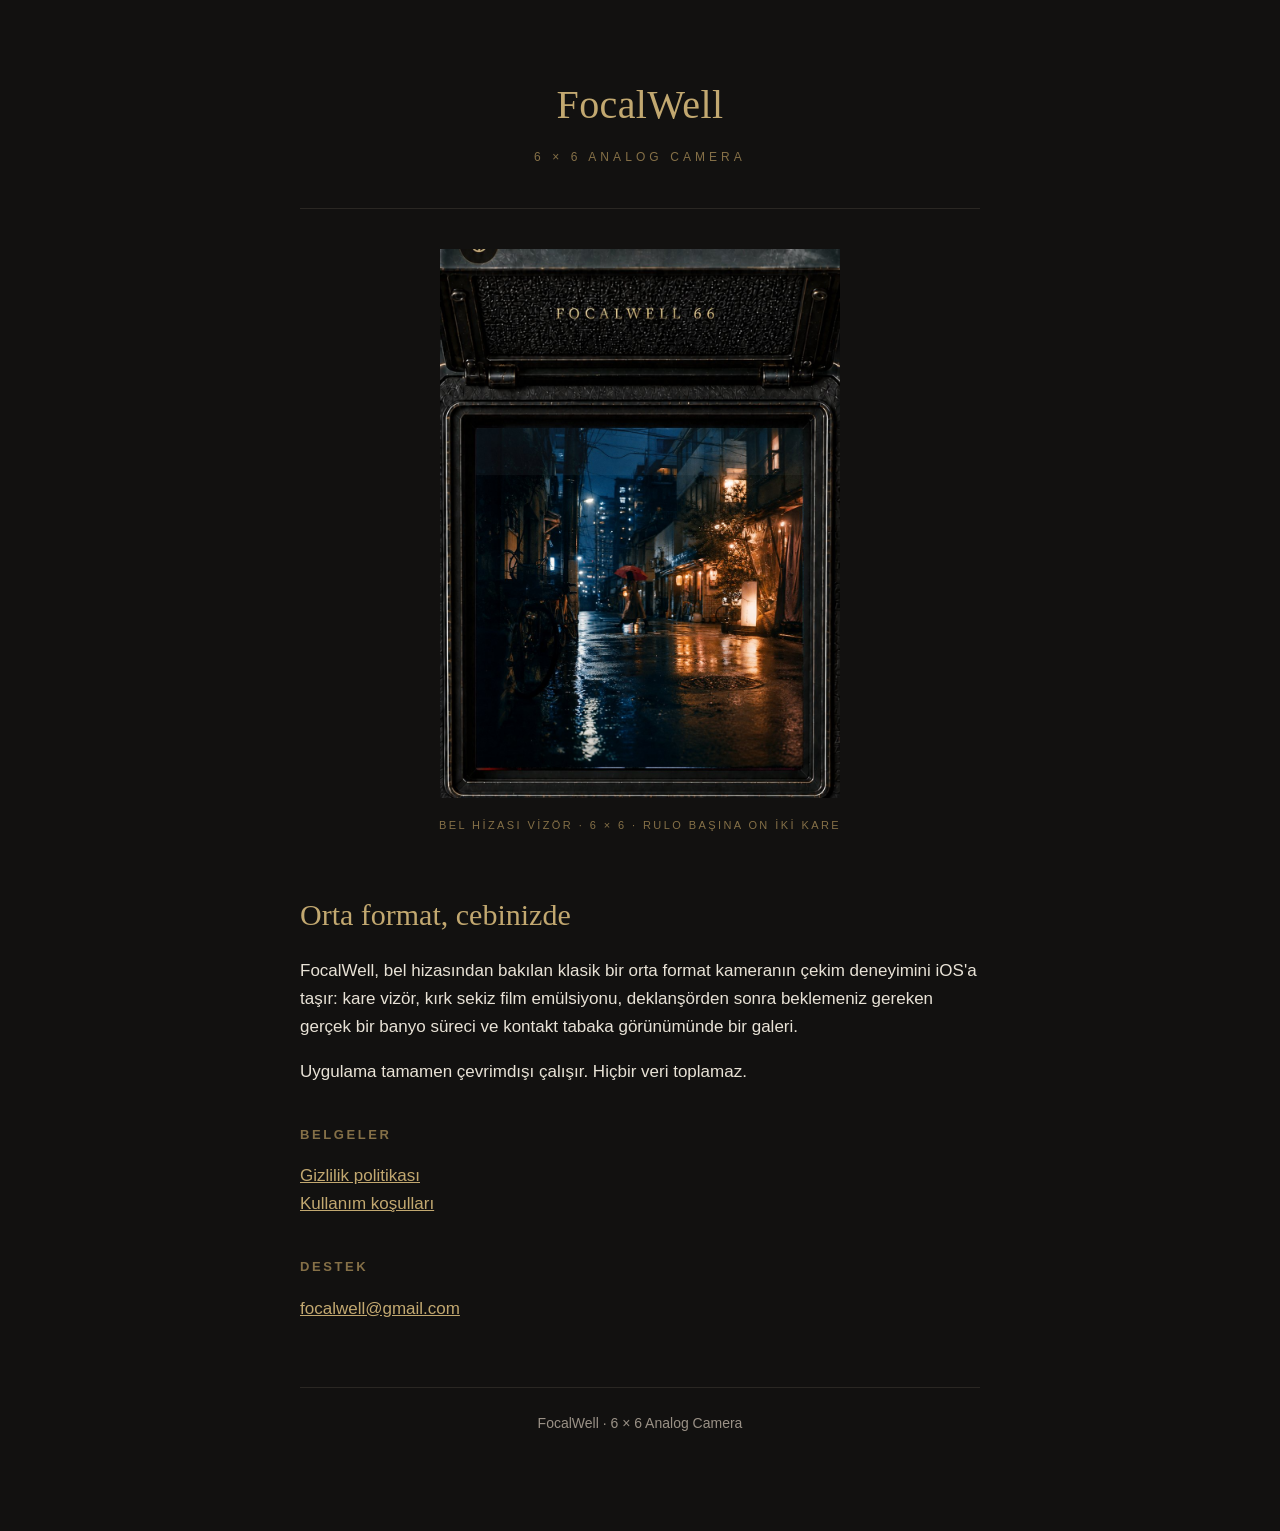
==== index.html @ e1eb2b8d "Sayfalar FocalWell deposundaki Site/ ile eşitlendi" ====
<!doctype html>
<html lang="tr">
<head>
<meta charset="utf-8">
<meta name="viewport" content="width=device-width, initial-scale=1">
<title>FocalWell</title>
<link rel="stylesheet" href="ortak.css?v=4">
</head>
<body>
<div class="wrap">

<header>
  <div class="mark">FocalWell</div>
  <div class="sub">6 × 6 Analog Camera</div>
</header>

<figure class="hero">
  <img src="hero-finder.jpg" width="1000" height="1373"
       alt="FocalWell 66'nın bel hizası vizörü: matlı camda yağmurdan sonra bir gece sokağı, üstte 80 mm objektif ve diyafram kadranı, altta film penceresinde NIGHT.">
  <figcaption>Bel hizası vizör · 6 × 6 · rulo başına on iki kare</figcaption>
</figure>

<h1>Orta format, cebinizde</h1>
<p>FocalWell, bel hizasından bakılan klasik bir orta format kameranın çekim
deneyimini iOS'a taşır: kare vizör, kırk sekiz film emülsiyonu, deklanşörden
sonra beklemeniz gereken gerçek bir banyo süreci ve kontakt tabaka görünümünde
bir galeri.</p>
<p>Uygulama tamamen çevrimdışı çalışır. Hiçbir veri toplamaz.</p>

<h2>Belgeler</h2>
<p>
  <a href="gizlilik.html">Gizlilik politikası</a><br>
  <a href="kosullar.html">Kullanım koşulları</a>
</p>

<h2>Destek</h2>
<p><a href="mailto:focalwell@gmail.com">focalwell@gmail.com</a></p>

<footer>FocalWell · 6 × 6 Analog Camera</footer>

</div>
</body>
</html>
---- ortak.css ----
/* FocalWell künye sayfaları — uygulamanın diliyle: deri zemin, pirinç, serif. */
:root {
  --leather: #121110;
  --panel: #191715;
  --brass: #c2a870;
  --brass-dim: #857047;
  --ink: #e8e2d6;
  --muted: #9a9186;
  --rule: #2a2723;
}
* { box-sizing: border-box; }
body {
  margin: 0;
  padding: 0 24px 96px;
  background: var(--leather);
  color: var(--ink);
  font: 17px/1.65 -apple-system, BlinkMacSystemFont, "Segoe UI", Roboto, sans-serif;
  -webkit-text-size-adjust: 100%;
}
.wrap { max-width: 680px; margin: 0 auto; }
header { padding: 72px 0 40px; text-align: center; border-bottom: 1px solid var(--rule); }
.mark {
  font-family: Didot, "Bodoni 72", "Playfair Display", Georgia, serif;
  font-size: 40px; color: var(--brass); letter-spacing: .01em;
}
.sub {
  margin-top: 10px; font-size: 12px; letter-spacing: .34em;
  text-transform: uppercase; color: var(--brass-dim);
}
h1 {
  font-family: Didot, "Bodoni 72", "Playfair Display", Georgia, serif;
  font-weight: 400; font-size: 30px; color: var(--brass);
  margin: 56px 0 6px;
}
h2 {
  font-size: 13px; letter-spacing: .2em; text-transform: uppercase;
  color: var(--brass-dim); margin: 38px 0 10px; font-weight: 600;
}
.date { color: var(--muted); font-size: 14px; margin: 0 0 8px; }
p, li { color: var(--ink); }
li { margin-bottom: 8px; }
strong { color: #fff; }
a { color: var(--brass); }
hr { border: 0; border-top: 1px solid var(--rule); margin: 64px 0 0; }
.lede {
  background: var(--panel); border: 1px solid var(--rule); border-radius: 10px;
  padding: 18px 20px; margin: 24px 0 0;
}
footer {
  margin-top: 64px; padding-top: 24px; border-top: 1px solid var(--rule);
  color: var(--muted); font-size: 14px; text-align: center;
}
nav { margin-top: 20px; font-size: 14px; }
nav a { margin: 0 10px; }

/* Tanıtım görseli — gövde koyu zemine karışsın, çerçeve çizilmesin. */
.hero { margin: 40px 0 0; }
.hero img {
  display: block; margin: 0 auto;
  width: 100%; max-width: 400px; height: auto;
}
.hero figcaption {
  margin-top: 18px; text-align: center;
  font-size: 11px; letter-spacing: .22em; text-transform: uppercase;
  color: var(--brass-dim);
}
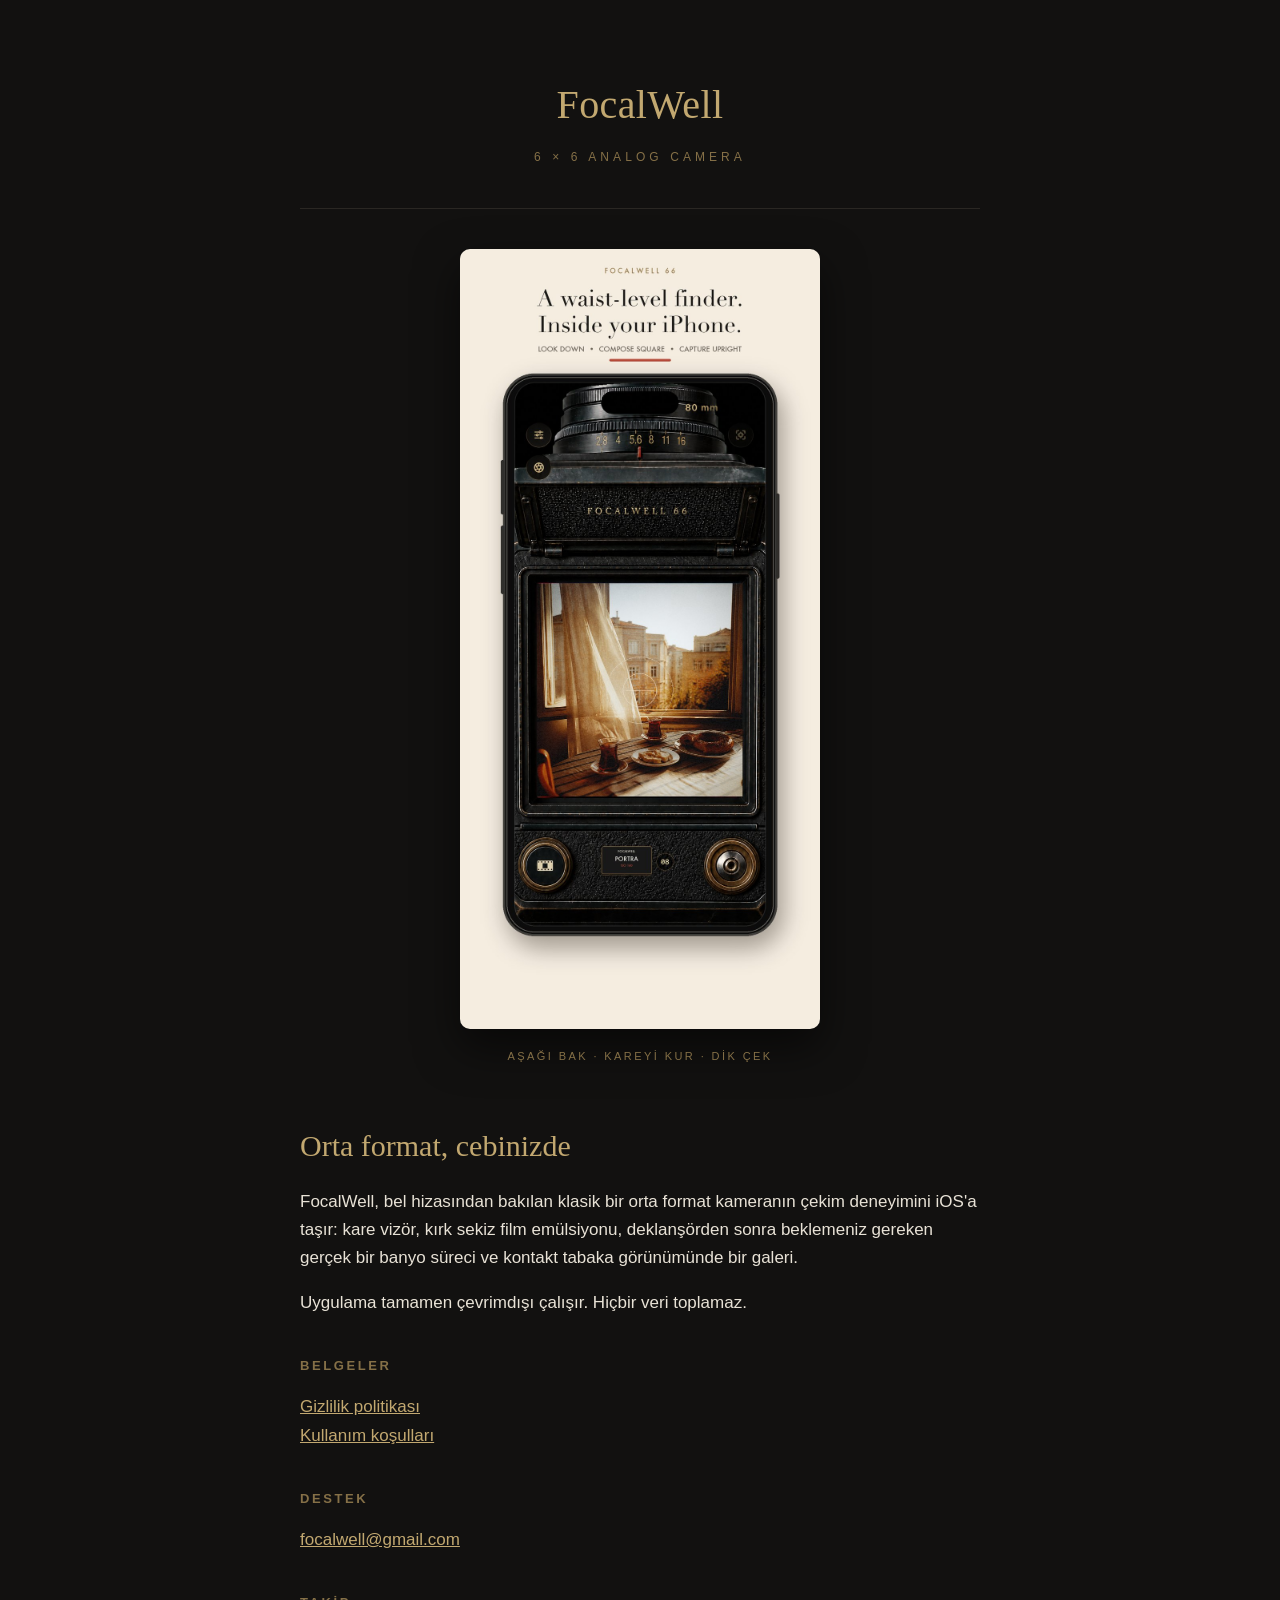
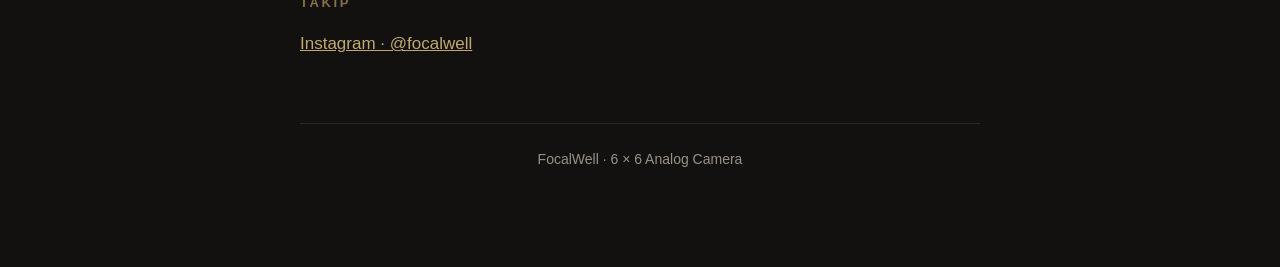
==== commit fb5411ba: "Sayfalar FocalWell deposundaki Site/ ile eşitlendi" ====
--- a/index.html
+++ b/index.html
@@ -4,7 +4,7 @@
 <meta charset="utf-8">
 <meta name="viewport" content="width=device-width, initial-scale=1">
 <title>FocalWell</title>
-<link rel="stylesheet" href="ortak.css?v=4">
+<link rel="stylesheet" href="ortak.css?v=5">
 </head>
 <body>
 <div class="wrap">
@@ -15,9 +15,9 @@
 </header>
 
 <figure class="hero">
-  <img src="hero-finder.jpg" width="1000" height="1373"
-       alt="FocalWell 66'nın bel hizası vizörü: matlı camda yağmurdan sonra bir gece sokağı, üstte 80 mm objektif ve diyafram kadranı, altta film penceresinde NIGHT.">
-  <figcaption>Bel hizası vizör · 6 × 6 · rulo başına on iki kare</figcaption>
+  <img src="hero-waist-level.jpg" width="900" height="1951"
+       alt="FocalWell 66: iPhone'un içinde bel hizası vizör. Matlı camda pencere kenarında iki bardak çay ve simit; altta film penceresinde PORTRA ISO 160.">
+  <figcaption>Aşağı bak · kareyi kur · dik çek</figcaption>
 </figure>
 
 <h1>Orta format, cebinizde</h1>
@@ -36,6 +36,9 @@
 <h2>Destek</h2>
 <p><a href="mailto:focalwell@gmail.com">focalwell@gmail.com</a></p>
 
+<h2>Takip</h2>
+<p><a href="https://instagram.com/focalwell" rel="me">Instagram · @focalwell</a></p>
+
 <footer>FocalWell · 6 × 6 Analog Camera</footer>
 
 </div>
--- a/ortak.css
+++ b/ortak.css
@@ -53,11 +53,13 @@
 nav { margin-top: 20px; font-size: 14px; }
 nav a { margin: 0 10px; }
 
-/* Tanıtım görseli — gövde koyu zemine karışsın, çerçeve çizilmesin. */
+/* Tanıtım görseli — krem zeminli afiş; koyu sayfada basılı bir kart gibi. */
 .hero { margin: 40px 0 0; }
 .hero img {
   display: block; margin: 0 auto;
-  width: 100%; max-width: 400px; height: auto;
+  width: 100%; max-width: 360px; height: auto;
+  border-radius: 10px;
+  box-shadow: 0 18px 44px rgba(0,0,0,.55);
 }
 .hero figcaption {
   margin-top: 18px; text-align: center;
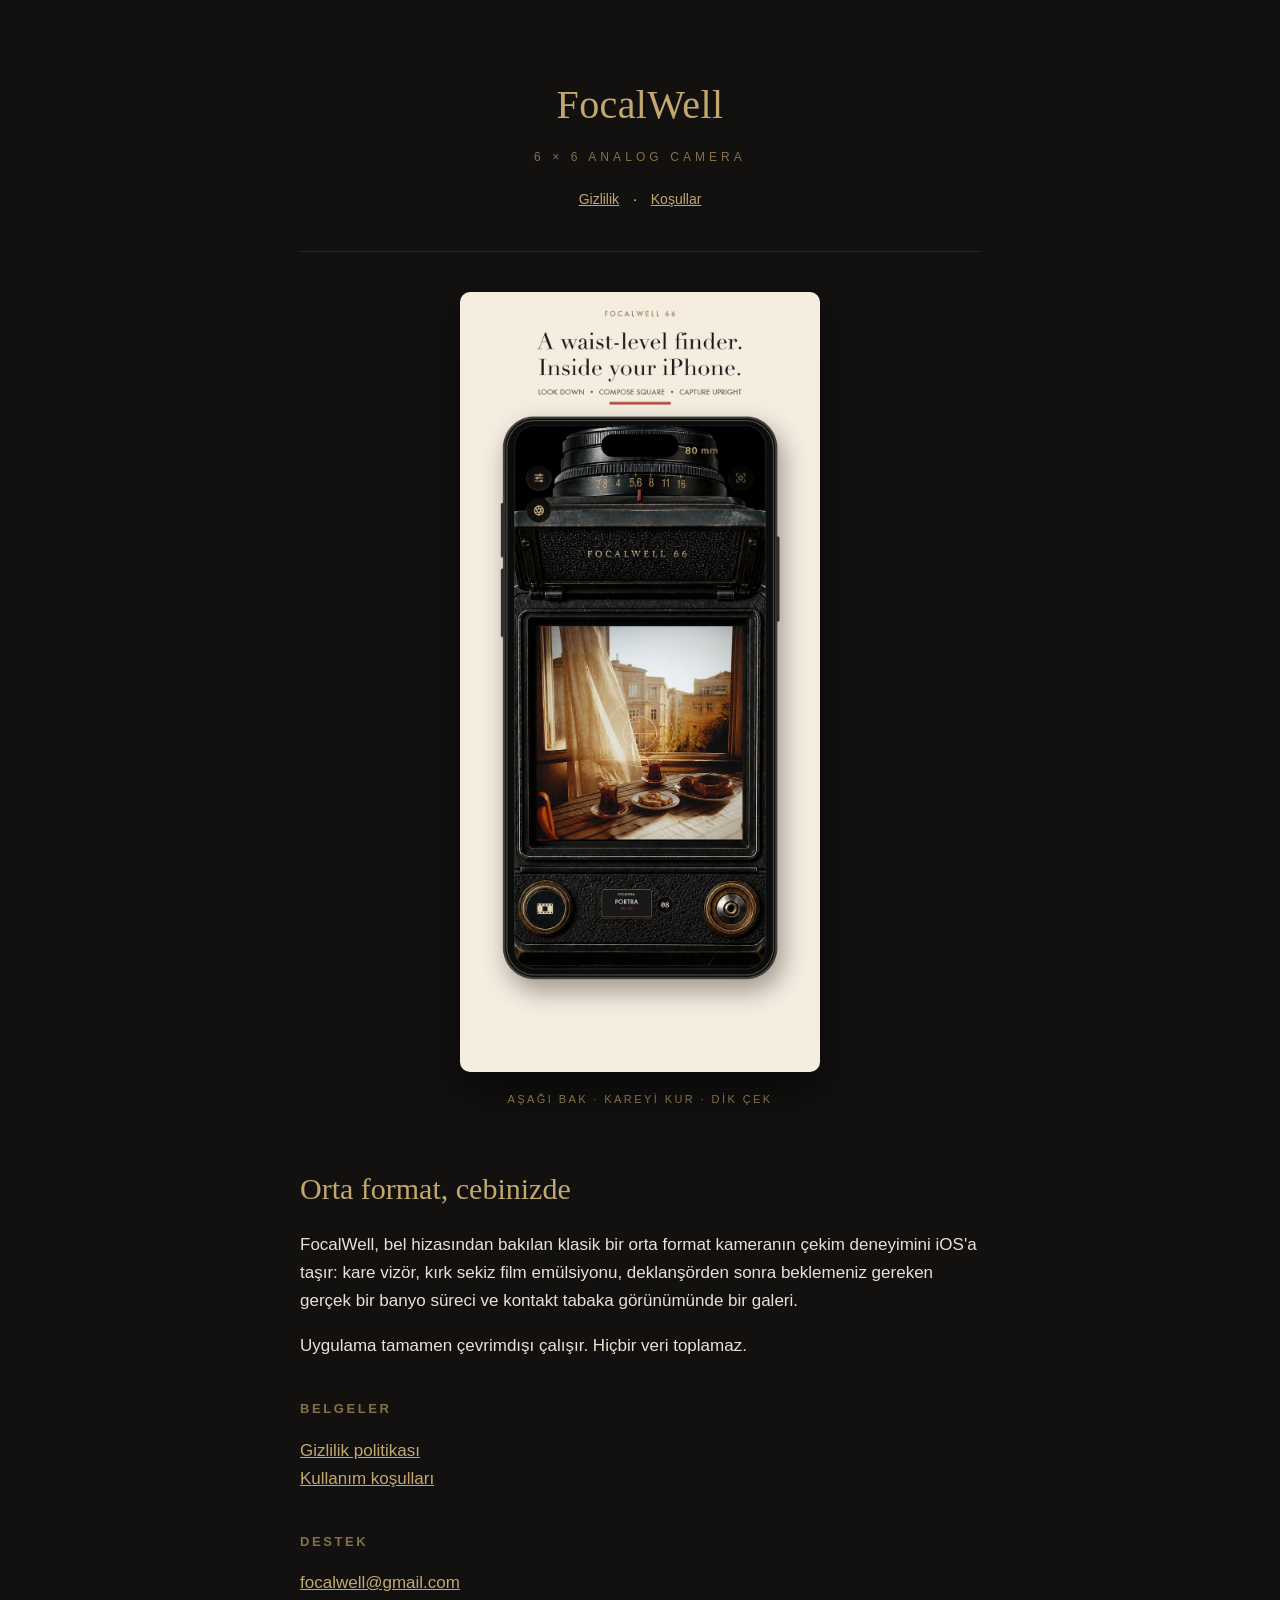
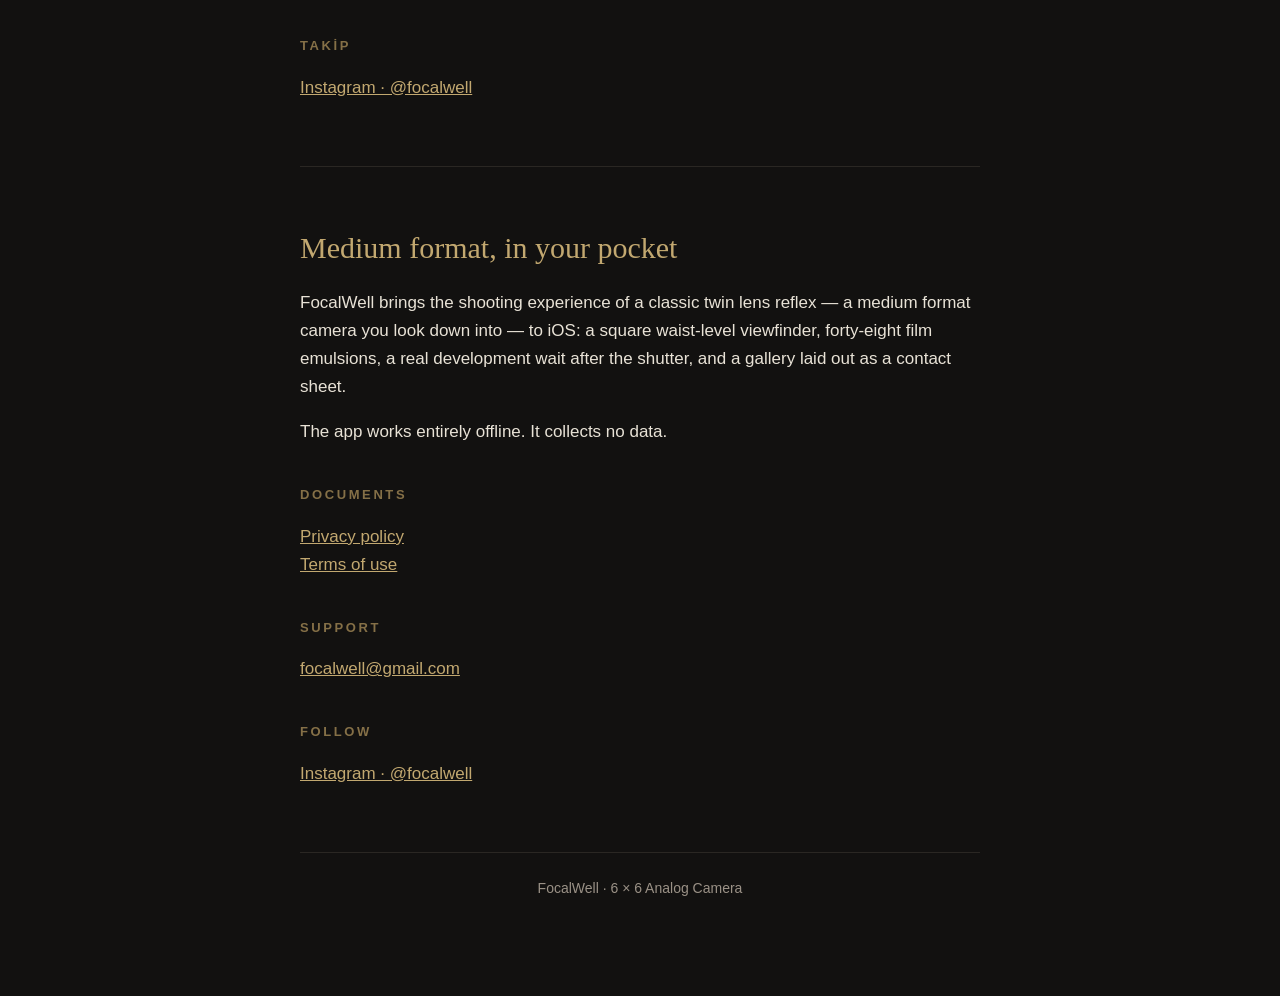
==== commit dec2ae0d: "Sayfalar FocalWell deposundaki Site/ ile eşitlendi" ====
--- a/index.html
+++ b/index.html
@@ -12,6 +12,7 @@
 <header>
   <div class="mark">FocalWell</div>
   <div class="sub">6 × 6 Analog Camera</div>
+  <nav><a href="gizlilik.html">Gizlilik</a> · <a href="kosullar.html">Koşullar</a></nav>
 </header>
 
 <figure class="hero">
@@ -39,6 +40,27 @@
 <h2>Takip</h2>
 <p><a href="https://instagram.com/focalwell" rel="me">Instagram · @focalwell</a></p>
 
+<hr>
+
+<h1 lang="en">Medium format, in your pocket</h1>
+<p lang="en">FocalWell brings the shooting experience of a classic twin lens
+reflex — a medium format camera you look down into — to iOS: a square
+waist-level viewfinder, forty-eight film emulsions, a real development wait
+after the shutter, and a gallery laid out as a contact sheet.</p>
+<p lang="en">The app works entirely offline. It collects no data.</p>
+
+<h2 lang="en">Documents</h2>
+<p lang="en">
+  <a href="gizlilik.html">Privacy policy</a><br>
+  <a href="kosullar.html">Terms of use</a>
+</p>
+
+<h2 lang="en">Support</h2>
+<p lang="en"><a href="mailto:focalwell@gmail.com">focalwell@gmail.com</a></p>
+
+<h2 lang="en">Follow</h2>
+<p lang="en"><a href="https://instagram.com/focalwell">Instagram · @focalwell</a></p>
+
 <footer>FocalWell · 6 × 6 Analog Camera</footer>
 
 </div>
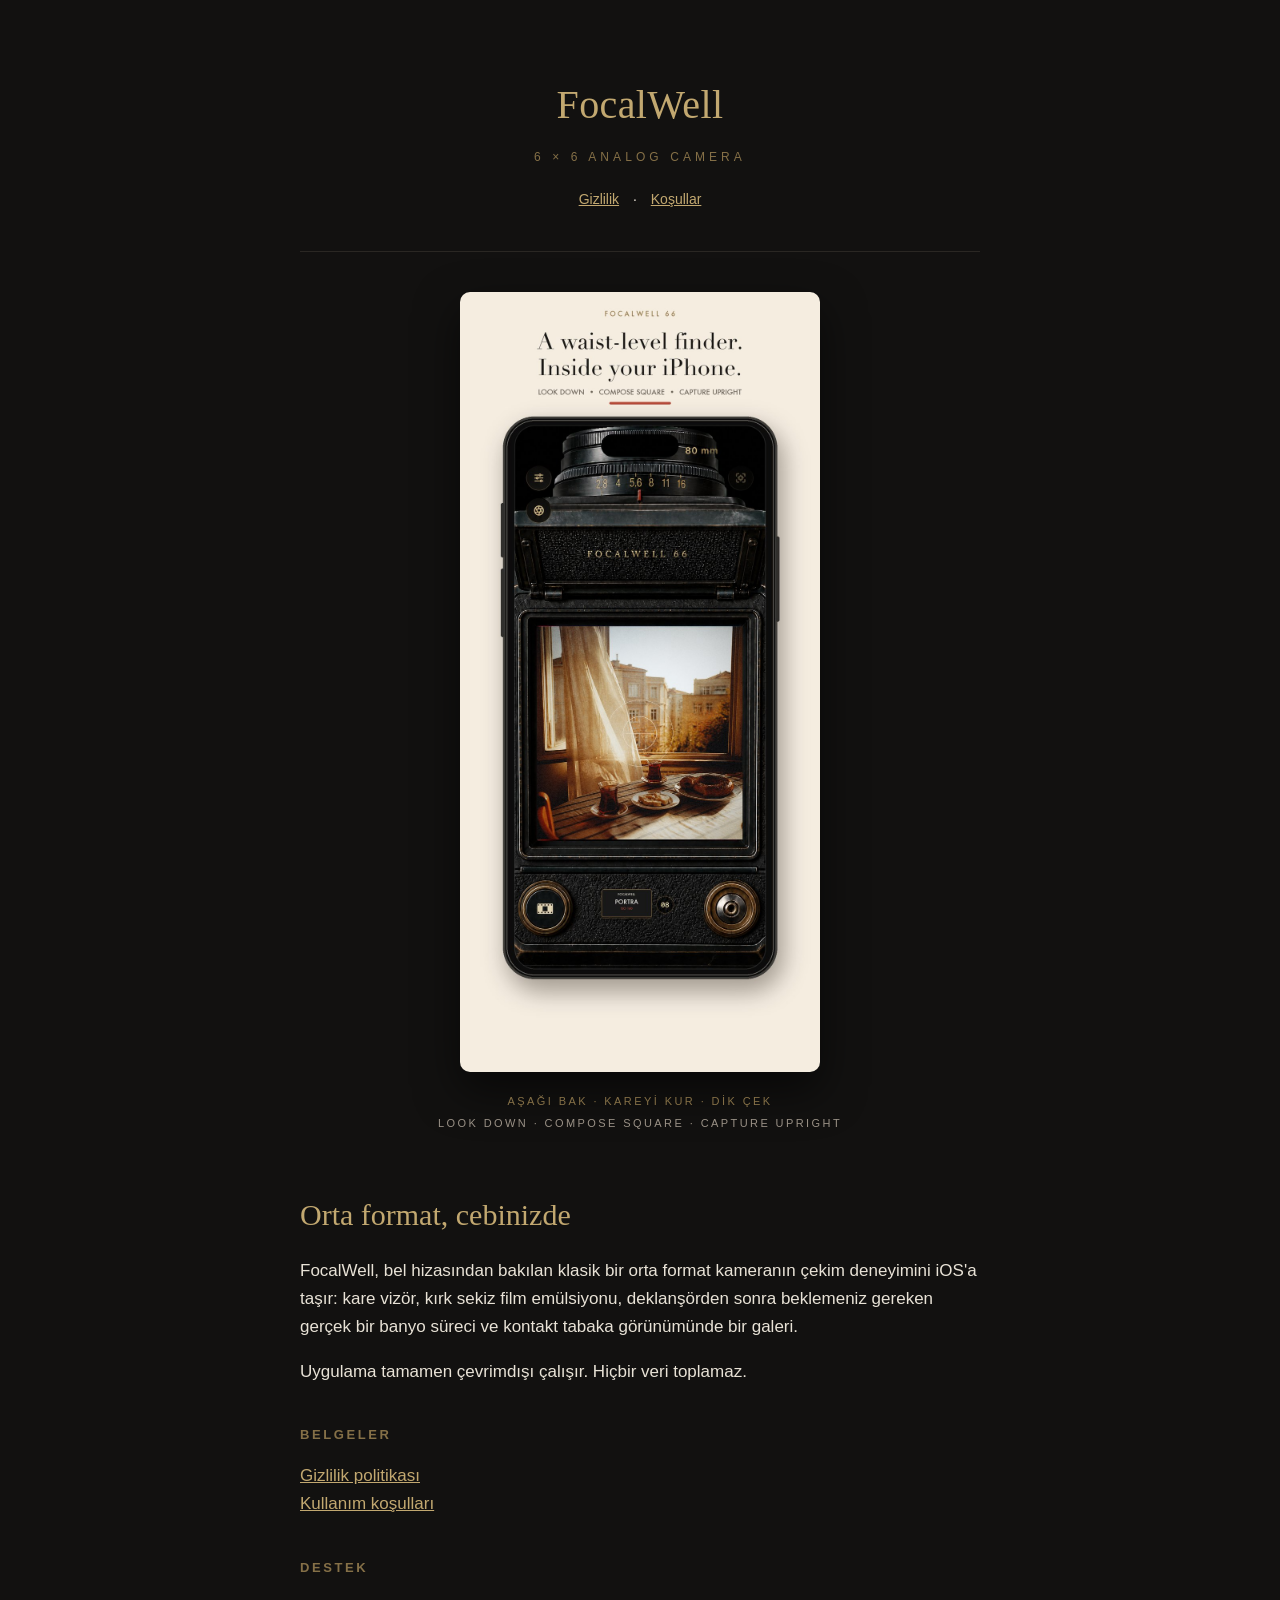
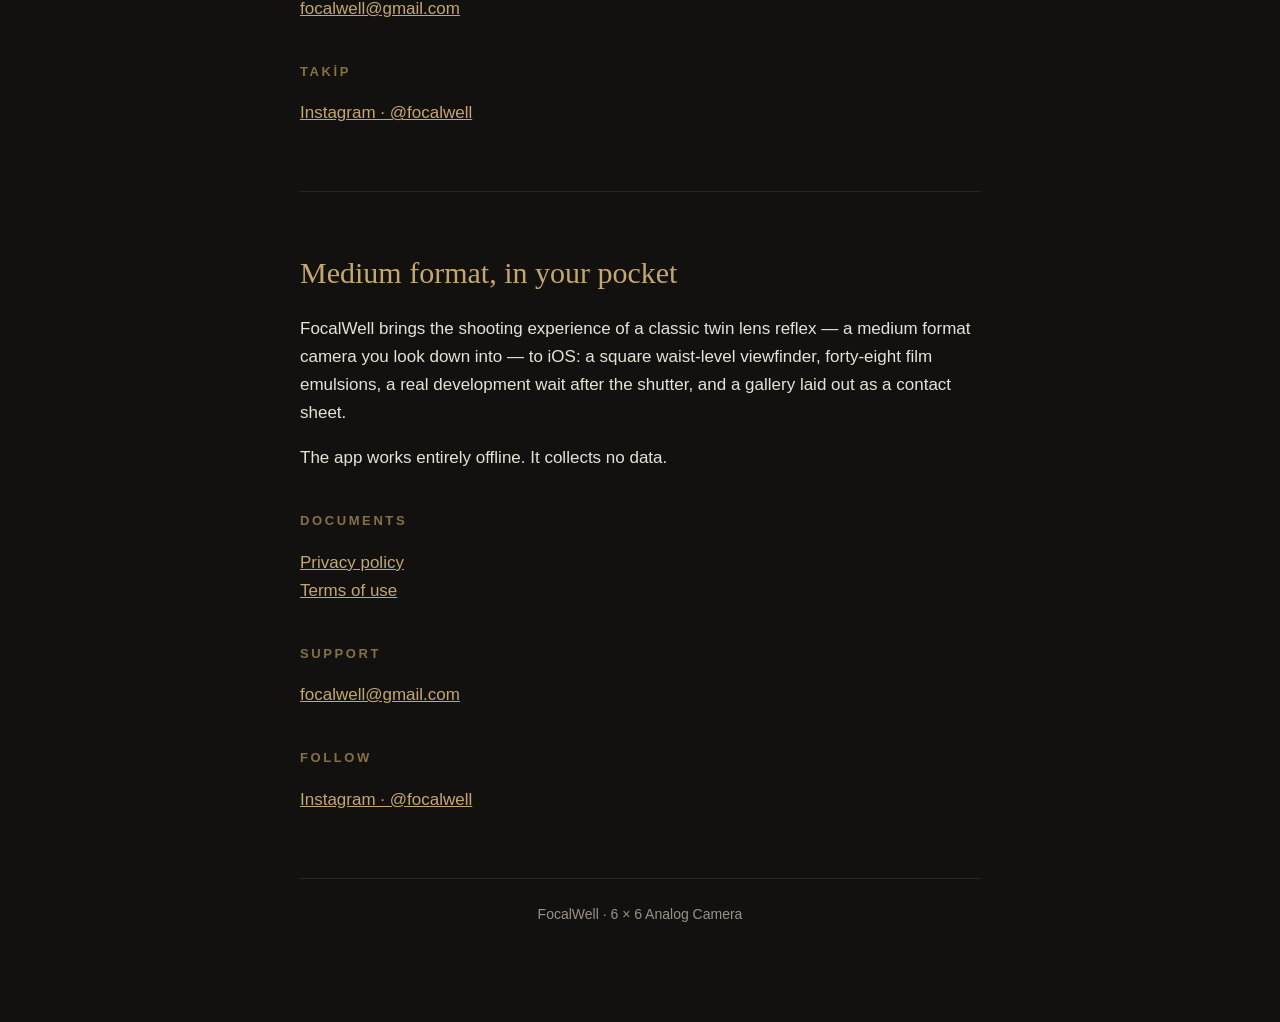
==== commit 0520a143: "Sayfalar FocalWell deposundaki Site/ ile eşitlendi" ====
--- a/index.html
+++ b/index.html
@@ -4,7 +4,7 @@
 <meta charset="utf-8">
 <meta name="viewport" content="width=device-width, initial-scale=1">
 <title>FocalWell</title>
-<link rel="stylesheet" href="ortak.css?v=5">
+<link rel="stylesheet" href="ortak.css?v=6">
 </head>
 <body>
 <div class="wrap">
@@ -18,7 +18,8 @@
 <figure class="hero">
   <img src="hero-waist-level.jpg" width="900" height="1951"
        alt="FocalWell 66: iPhone'un içinde bel hizası vizör. Matlı camda pencere kenarında iki bardak çay ve simit; altta film penceresinde PORTRA ISO 160.">
-  <figcaption>Aşağı bak · kareyi kur · dik çek</figcaption>
+  <figcaption>Aşağı bak · kareyi kur · dik çek<br>
+    <span lang="en">Look down · compose square · capture upright</span></figcaption>
 </figure>
 
 <h1>Orta format, cebinizde</h1>
--- a/ortak.css
+++ b/ortak.css
@@ -64,5 +64,6 @@
 .hero figcaption {
   margin-top: 18px; text-align: center;
   font-size: 11px; letter-spacing: .22em; text-transform: uppercase;
-  color: var(--brass-dim);
+  color: var(--brass-dim); line-height: 2;
 }
+.hero figcaption span { color: var(--muted); }
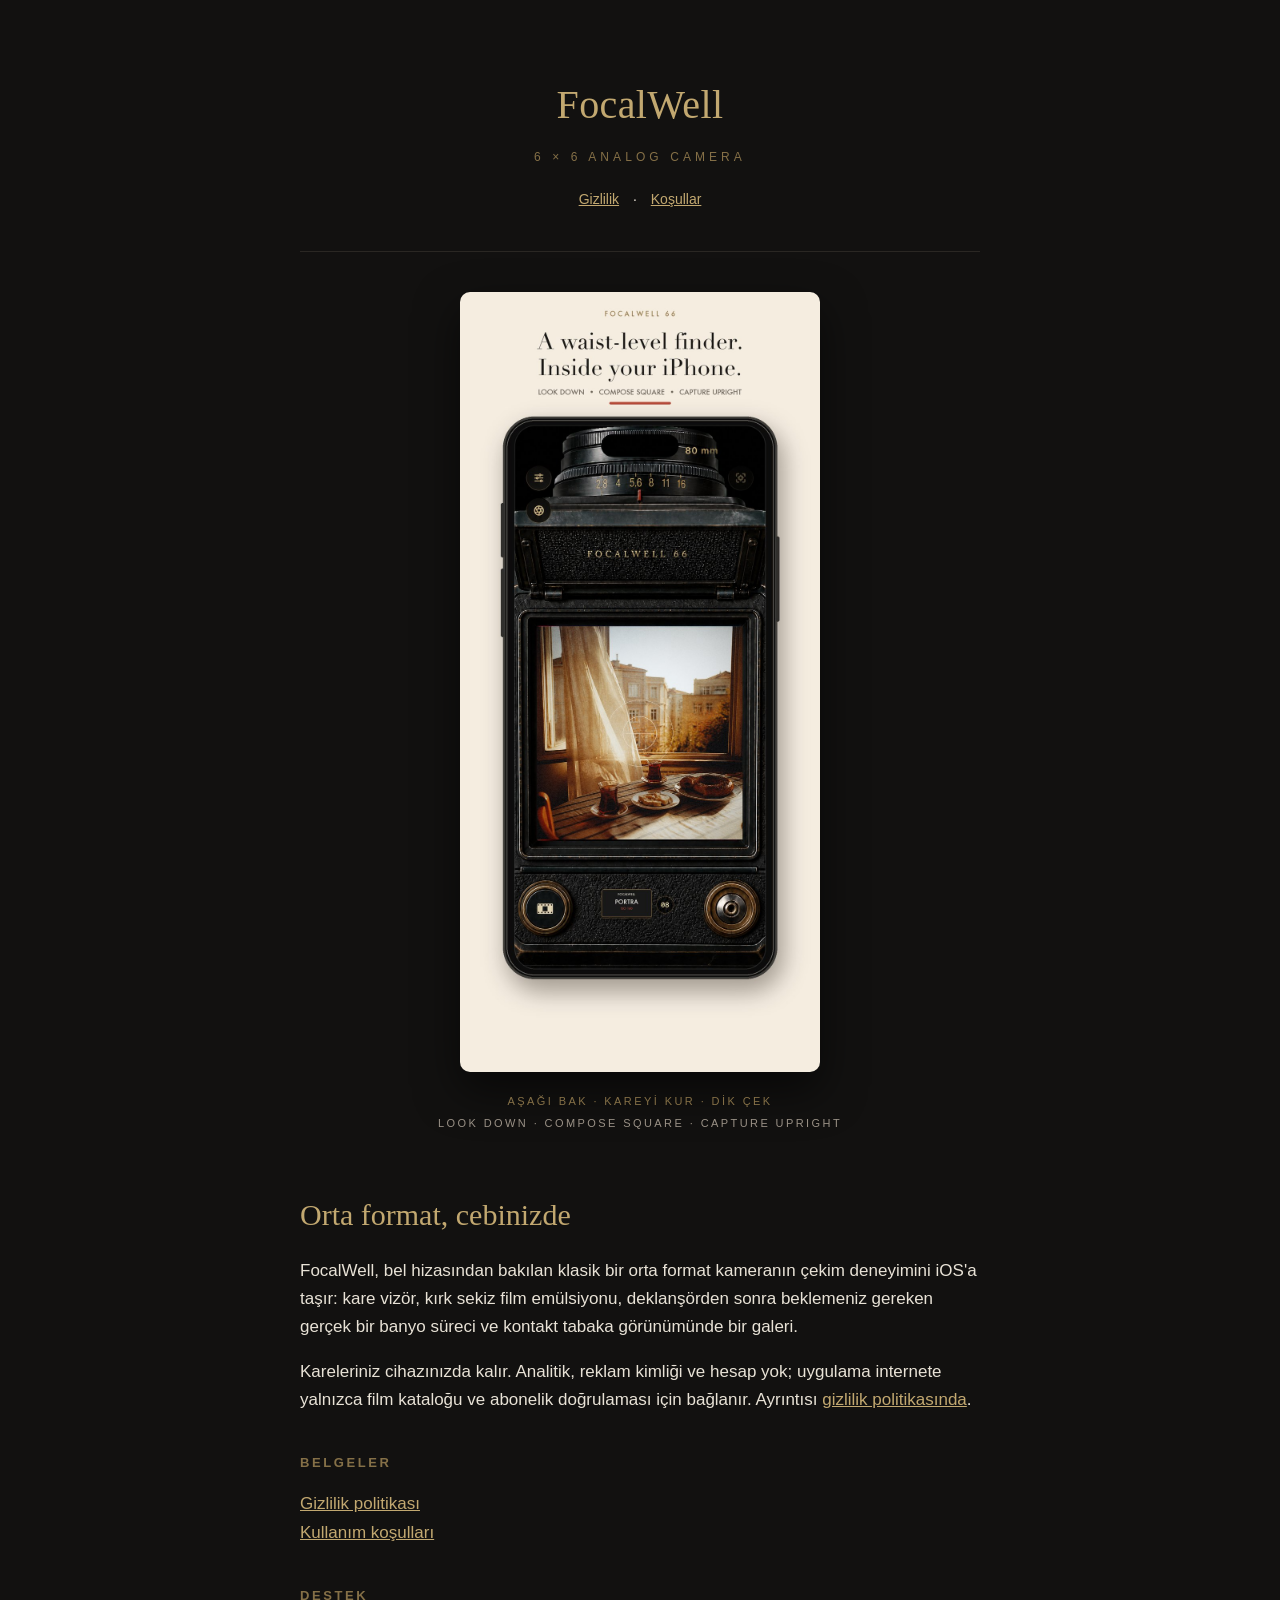
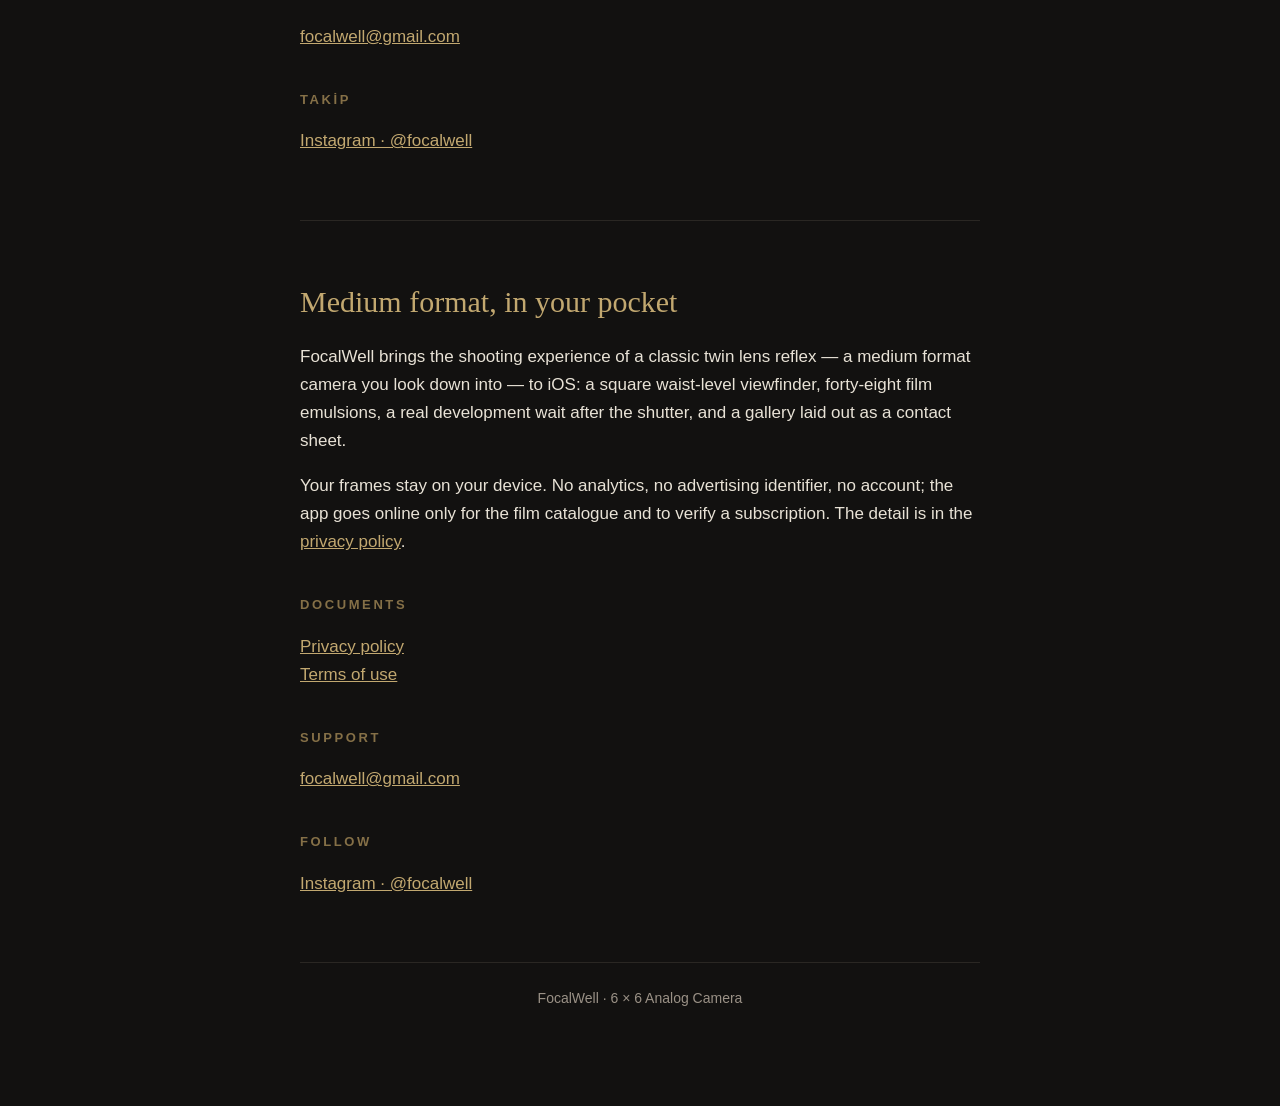
==== commit 6da9d4b7: "Sayfalar FocalWell deposundaki Site/ ile eşitlendi" ====
--- a/index.html
+++ b/index.html
@@ -27,7 +27,7 @@
 deneyimini iOS'a taşır: kare vizör, kırk sekiz film emülsiyonu, deklanşörden
 sonra beklemeniz gereken gerçek bir banyo süreci ve kontakt tabaka görünümünde
 bir galeri.</p>
-<p>Uygulama tamamen çevrimdışı çalışır. Hiçbir veri toplamaz.</p>
+<p>Kareleriniz cihazınızda kalır. Analitik, reklam kimliği ve hesap yok; uygulama internete yalnızca film kataloğu ve abonelik doğrulaması için bağlanır. Ayrıntısı <a href="gizlilik.html">gizlilik politikasında</a>.</p>
 
 <h2>Belgeler</h2>
 <p>
@@ -48,7 +48,7 @@
 reflex — a medium format camera you look down into — to iOS: a square
 waist-level viewfinder, forty-eight film emulsions, a real development wait
 after the shutter, and a gallery laid out as a contact sheet.</p>
-<p lang="en">The app works entirely offline. It collects no data.</p>
+<p lang="en">Your frames stay on your device. No analytics, no advertising identifier, no account; the app goes online only for the film catalogue and to verify a subscription. The detail is in the <a href="gizlilik.html">privacy policy</a>.</p>
 
 <h2 lang="en">Documents</h2>
 <p lang="en">
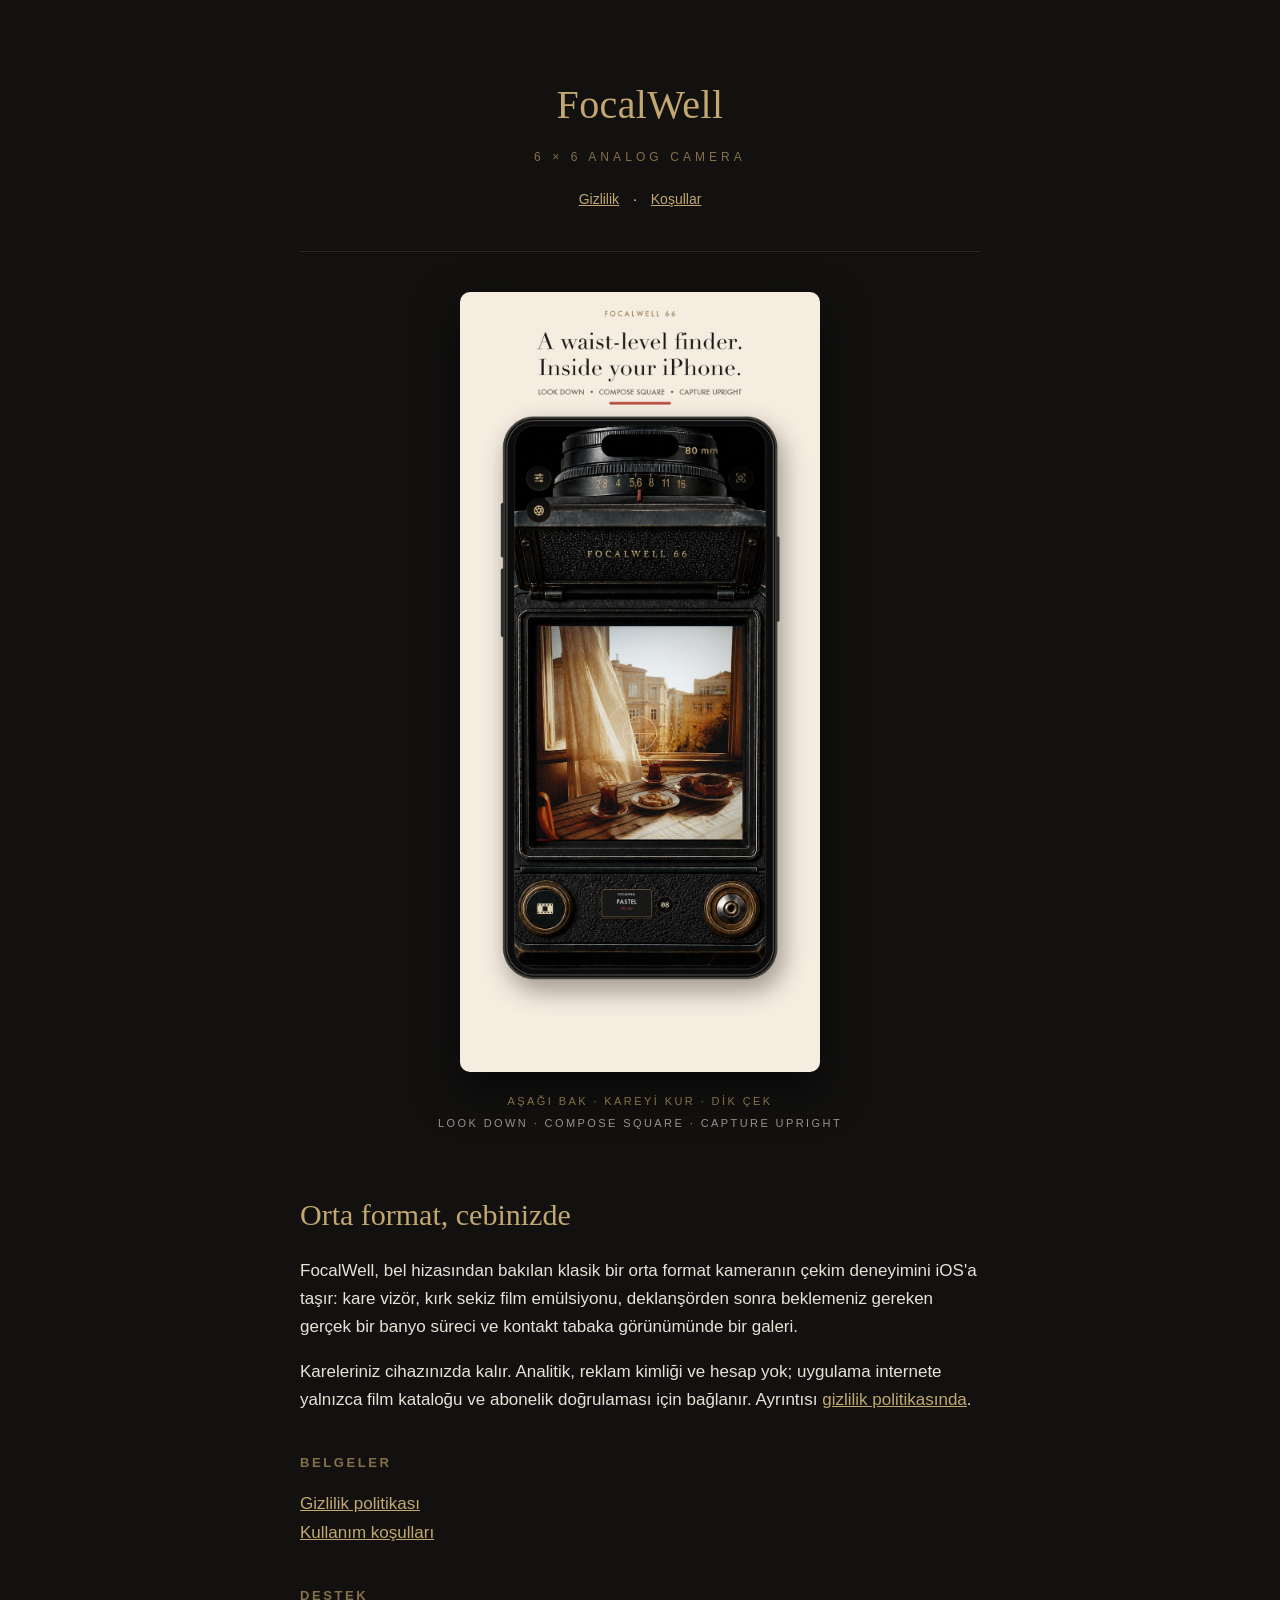
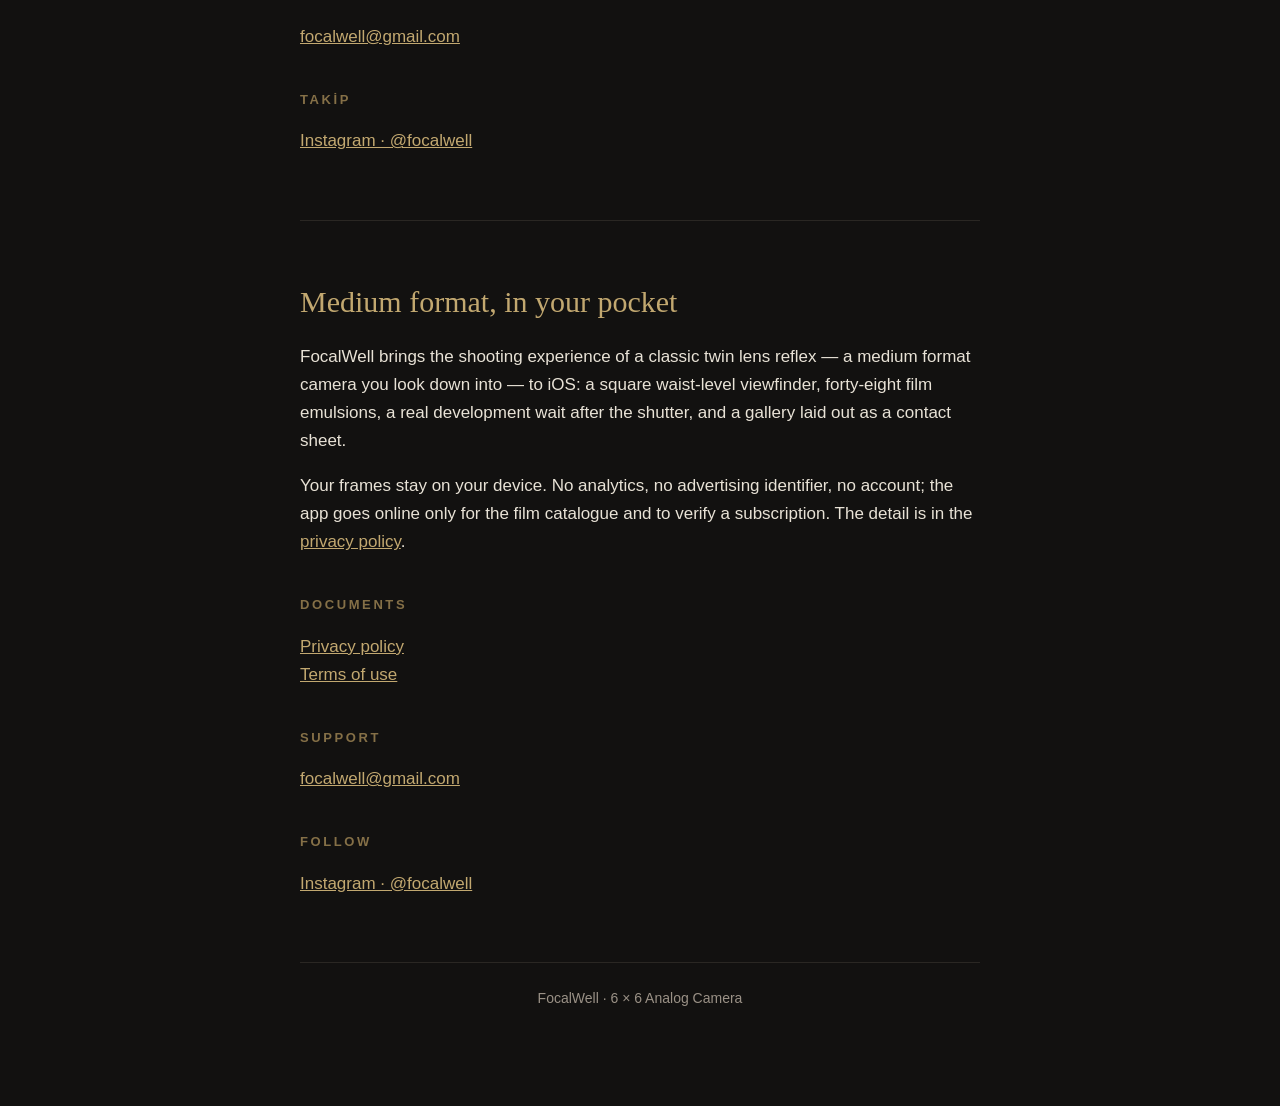
==== commit 2a8d968e: "Sayfalar FocalWell deposundaki Site/ ile eşitlendi" ====
--- a/index.html
+++ b/index.html
@@ -17,7 +17,7 @@
 
 <figure class="hero">
   <img src="hero-waist-level.jpg" width="900" height="1951"
-       alt="FocalWell 66: iPhone'un içinde bel hizası vizör. Matlı camda pencere kenarında iki bardak çay ve simit; altta film penceresinde PORTRA ISO 160.">
+       alt="FocalWell 66: iPhone'un içinde bel hizası vizör. Matlı camda pencere kenarında iki bardak çay ve simit; altta film penceresinde PASTEL ISO 160.">
   <figcaption>Aşağı bak · kareyi kur · dik çek<br>
     <span lang="en">Look down · compose square · capture upright</span></figcaption>
 </figure>
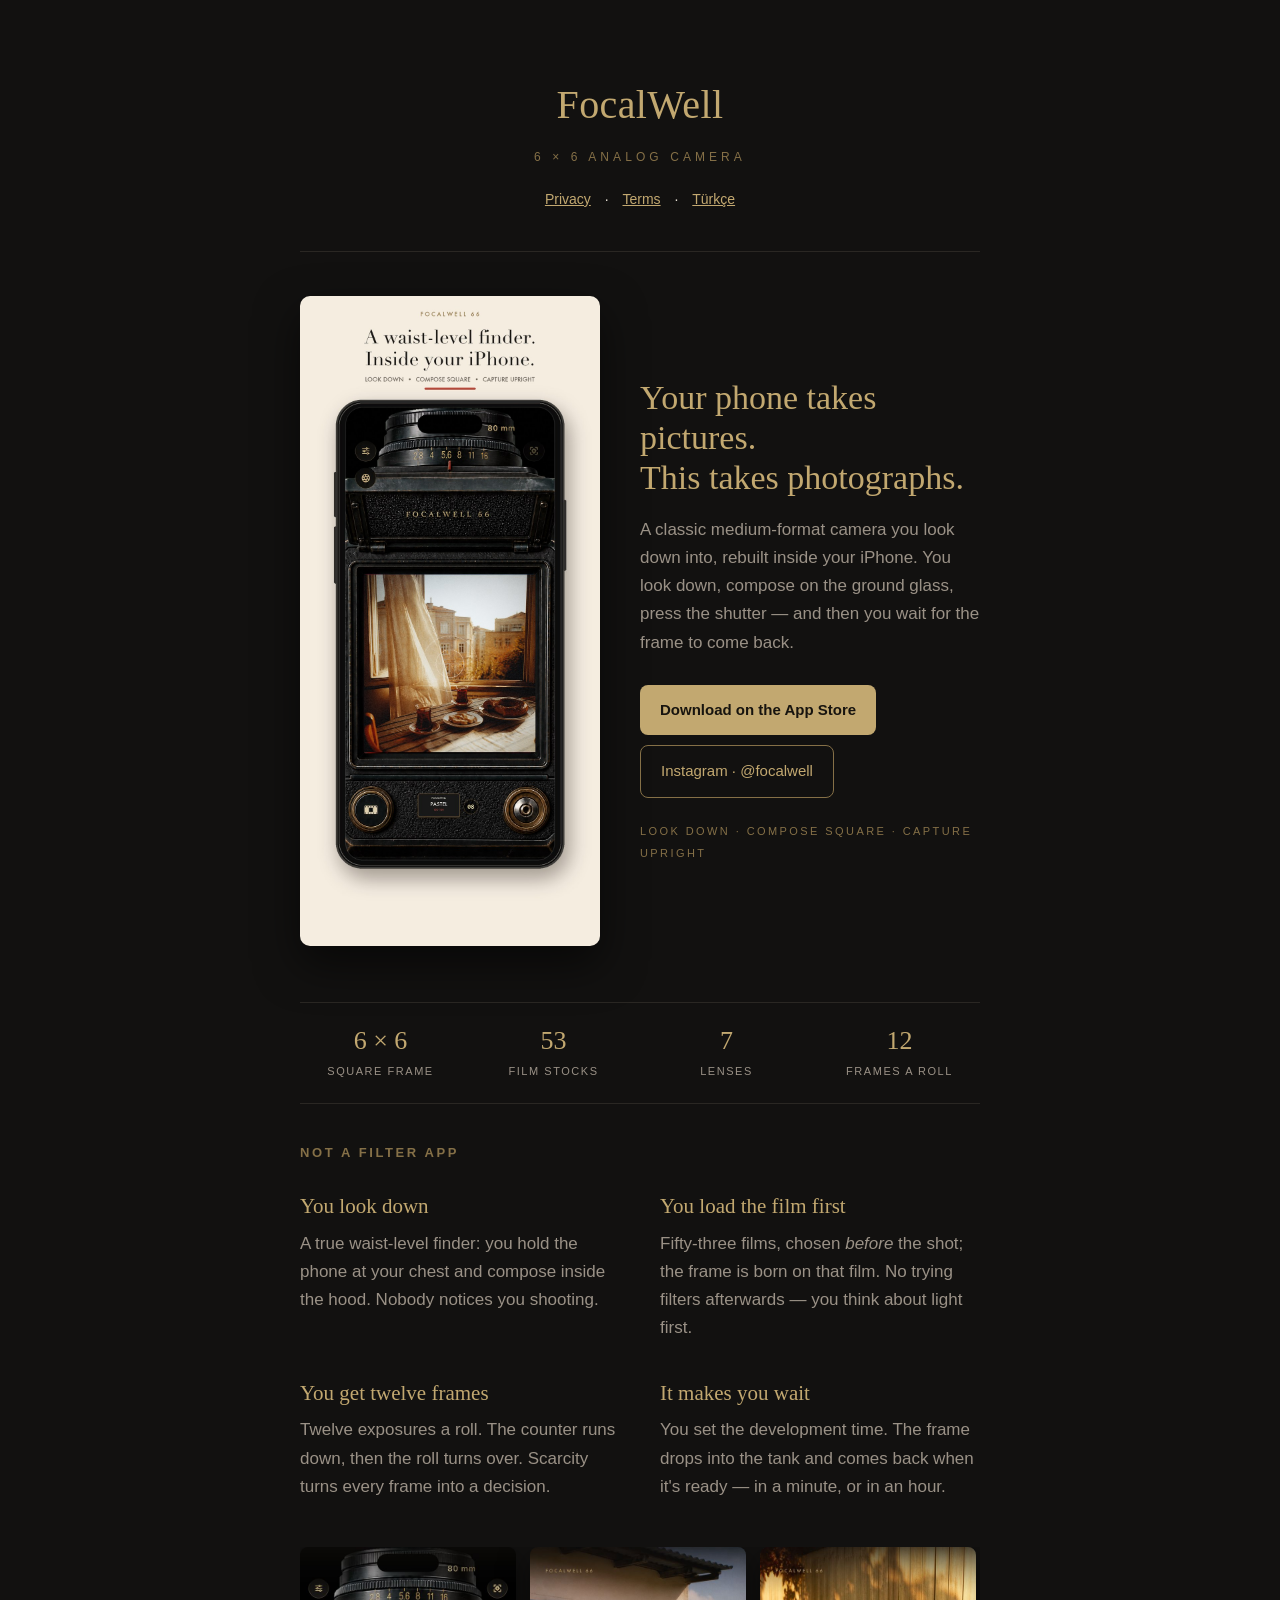
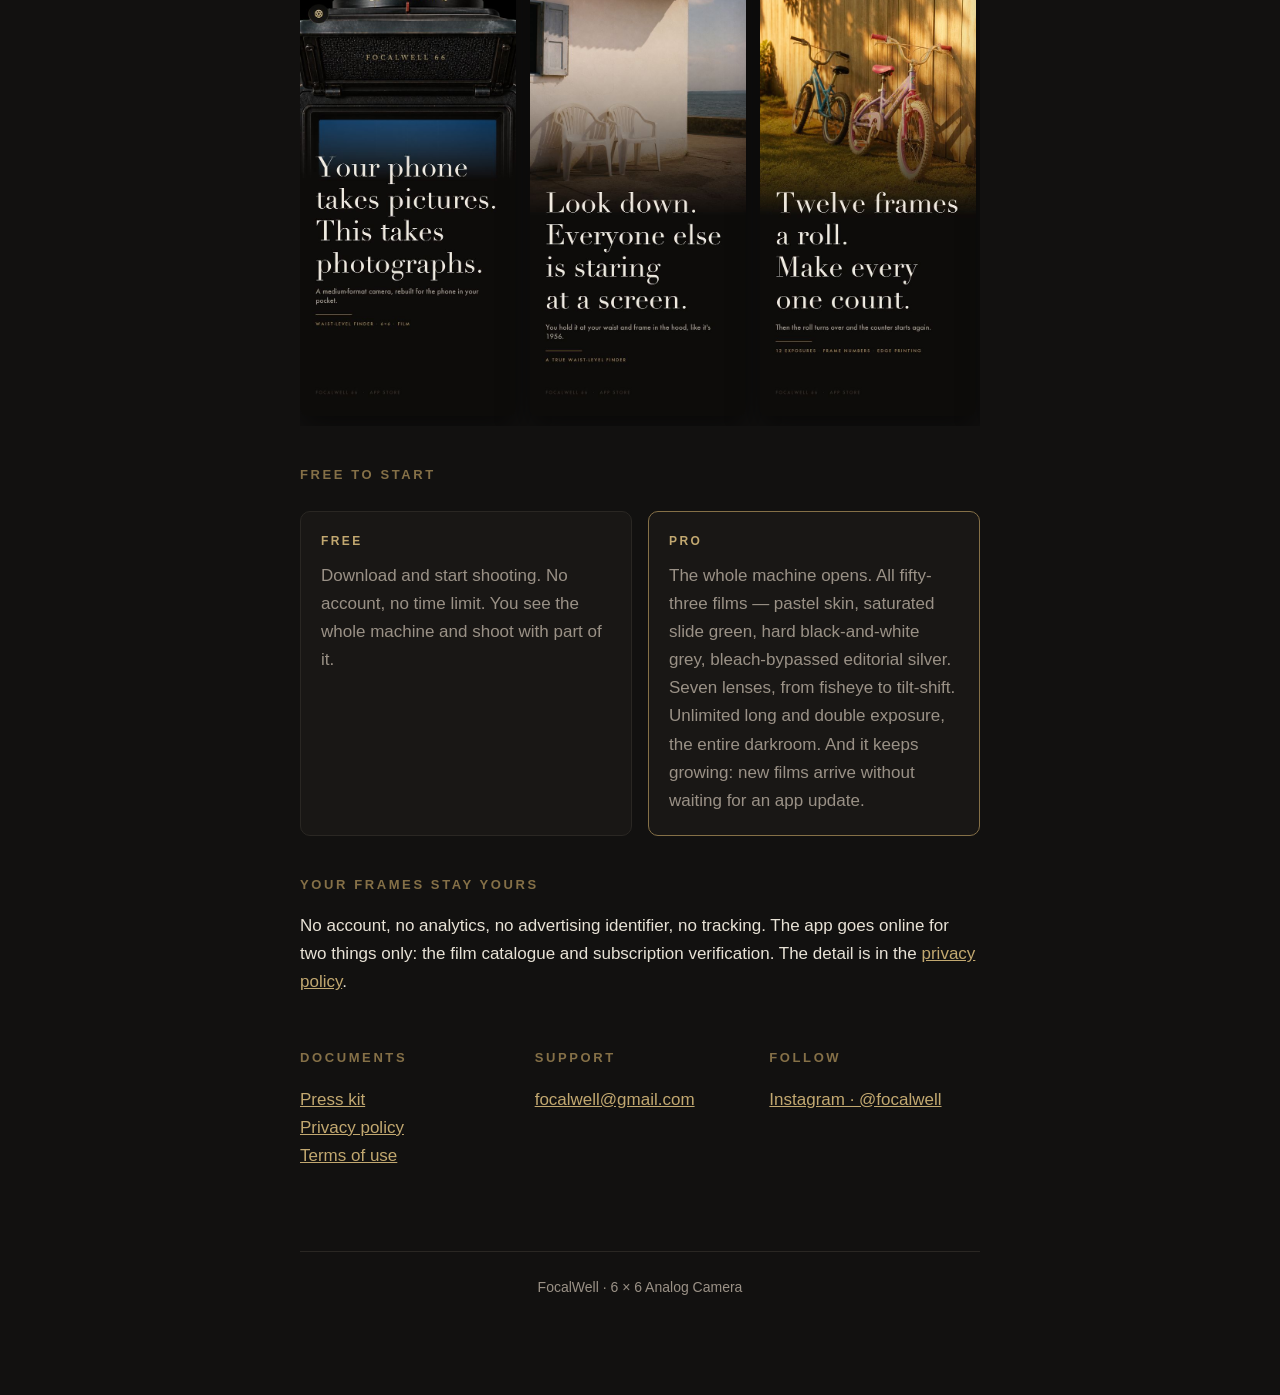
==== commit 3d26d16d: "Sayfalar FocalWell deposundaki Site/ ile eşitlendi" ====
--- a/index.html
+++ b/index.html
@@ -3,67 +3,201 @@
 <head>
 <meta charset="utf-8">
 <meta name="viewport" content="width=device-width, initial-scale=1">
-<title>FocalWell</title>
-<link rel="stylesheet" href="ortak.css?v=6">
+<title>FocalWell 66 — Orta format, cebinizde</title>
+<meta name="description" content="Bel hizası vizörü olan bir orta format kamera, iPhone'da. 6×6 kare, 53 film, rulo başına 12 kare ve beklemeye değer bir banyo.">
+<meta property="og:title" content="FocalWell 66">
+<meta property="og:description" content="Telefonun resim çeker. Bu, fotoğraf yapar.">
+<meta property="og:image" content="https://focalwell.github.io/hero-waist-level.jpg">
+<meta property="og:url" content="https://focalwell.github.io/">
+<meta property="og:type" content="website">
+<meta name="twitter:card" content="summary_large_image">
+<link rel="stylesheet" href="ortak.css?v=7">
 </head>
-<body>
+<body data-lang="tr">
 <div class="wrap">
 
 <header>
   <div class="mark">FocalWell</div>
   <div class="sub">6 × 6 Analog Camera</div>
-  <nav><a href="gizlilik.html">Gizlilik</a> · <a href="kosullar.html">Koşullar</a></nav>
+  <nav>
+    <a href="gizlilik.html"><span lang="tr">Gizlilik</span><span lang="en">Privacy</span></a> ·
+    <a href="kosullar.html"><span lang="tr">Koşullar</span><span lang="en">Terms</span></a> ·
+    <button type="button" id="lang" class="langbtn" aria-label="Dil / Language">
+      <span lang="tr">English</span><span lang="en">Türkçe</span>
+    </button>
+  </nav>
 </header>
 
-<figure class="hero">
-  <img src="hero-waist-level.jpg" width="900" height="1951"
-       alt="FocalWell 66: iPhone'un içinde bel hizası vizör. Matlı camda pencere kenarında iki bardak çay ve simit; altta film penceresinde PASTEL ISO 160.">
-  <figcaption>Aşağı bak · kareyi kur · dik çek<br>
-    <span lang="en">Look down · compose square · capture upright</span></figcaption>
-</figure>
-
-<h1>Orta format, cebinizde</h1>
-<p>FocalWell, bel hizasından bakılan klasik bir orta format kameranın çekim
-deneyimini iOS'a taşır: kare vizör, kırk sekiz film emülsiyonu, deklanşörden
-sonra beklemeniz gereken gerçek bir banyo süreci ve kontakt tabaka görünümünde
-bir galeri.</p>
-<p>Kareleriniz cihazınızda kalır. Analitik, reklam kimliği ve hesap yok; uygulama internete yalnızca film kataloğu ve abonelik doğrulaması için bağlanır. Ayrıntısı <a href="gizlilik.html">gizlilik politikasında</a>.</p>
-
-<h2>Belgeler</h2>
-<p>
-  <a href="gizlilik.html">Gizlilik politikası</a><br>
-  <a href="kosullar.html">Kullanım koşulları</a>
-</p>
-
-<h2>Destek</h2>
-<p><a href="mailto:focalwell@gmail.com">focalwell@gmail.com</a></p>
-
-<h2>Takip</h2>
-<p><a href="https://instagram.com/focalwell" rel="me">Instagram · @focalwell</a></p>
-
-<hr>
-
-<h1 lang="en">Medium format, in your pocket</h1>
-<p lang="en">FocalWell brings the shooting experience of a classic twin lens
-reflex — a medium format camera you look down into — to iOS: a square
-waist-level viewfinder, forty-eight film emulsions, a real development wait
-after the shutter, and a gallery laid out as a contact sheet.</p>
-<p lang="en">Your frames stay on your device. No analytics, no advertising identifier, no account; the app goes online only for the film catalogue and to verify a subscription. The detail is in the <a href="gizlilik.html">privacy policy</a>.</p>
-
-<h2 lang="en">Documents</h2>
-<p lang="en">
-  <a href="gizlilik.html">Privacy policy</a><br>
-  <a href="kosullar.html">Terms of use</a>
-</p>
-
-<h2 lang="en">Support</h2>
-<p lang="en"><a href="mailto:focalwell@gmail.com">focalwell@gmail.com</a></p>
-
-<h2 lang="en">Follow</h2>
-<p lang="en"><a href="https://instagram.com/focalwell">Instagram · @focalwell</a></p>
+<!-- ——— Kahraman ——— -->
+<section class="hero">
+  <div class="hero-copy">
+    <h1 lang="tr">Telefonun resim çeker.<br>Bu, fotoğraf yapar.</h1>
+    <h1 lang="en">Your phone takes pictures.<br>This takes photographs.</h1>
+    <p class="hero-lede" lang="tr">Bel hizasından bakılan klasik bir orta format makine,
+      iPhone'un içinde. Aşağı bakarsın, kareyi matlı camda kurarsın, deklanşöre
+      basarsın — ve kare hazır olana kadar beklersin.</p>
+    <p class="hero-lede" lang="en">A classic medium-format camera you look down into,
+      rebuilt inside your iPhone. You look down, compose on the ground glass,
+      press the shutter — and then you wait for the frame to come back.</p>
+
+    <p class="cta-row">
+      <a class="cta" href="https://apps.apple.com/app/id6806086933">
+        <span lang="tr">App Store'dan indir</span>
+        <span lang="en">Download on the App Store</span>
+      </a>
+      <a class="cta cta-ghost" href="https://instagram.com/focalwell" rel="me">Instagram · @focalwell</a>
+    </p>
+    <p class="caption">
+      <span lang="tr">Aşağı bak · kareyi kur · dik çek</span>
+      <span lang="en">Look down · compose square · capture upright</span>
+    </p>
+  </div>
+  <figure>
+    <img src="hero-waist-level.jpg" width="900" height="1951" fetchpriority="high"
+         alt="FocalWell 66: iPhone'un içinde bel hizası vizör. Matlı camda pencere kenarında iki bardak çay ve simit; altta film penceresinde PASTEL ISO 160.">
+  </figure>
+</section>
+
+<!-- ——— Sayılar ——— -->
+<ul class="facts">
+  <li><b>6 × 6</b><span lang="tr">kare kadraj</span><span lang="en">square frame</span></li>
+  <li><b>53</b><span lang="tr">film</span><span lang="en">film stocks</span></li>
+  <li><b>7</b><span lang="tr">objektif</span><span lang="en">lenses</span></li>
+  <li><b>12</b><span lang="tr">kare / rulo</span><span lang="en">frames a roll</span></li>
+</ul>
+
+<!-- ——— Fark ——— -->
+<h2 lang="tr">Filtre uygulaması değil</h2>
+<h2 lang="en">Not a filter app</h2>
+
+<div class="ladder">
+  <div>
+    <h3 lang="tr">Aşağı bakarsın</h3>
+    <h3 lang="en">You look down</h3>
+    <p lang="tr">Gerçek bir bel hizası vizörü: telefonu göğsünde tutar, kadrajı
+      körüğün içinde kurarsın. Kimse sana baktığını anlamaz.</p>
+    <p lang="en">A true waist-level finder: you hold the phone at your chest and
+      compose inside the hood. Nobody notices you shooting.</p>
+  </div>
+  <div>
+    <h3 lang="tr">Filmi önce takarsın</h3>
+    <h3 lang="en">You load the film first</h3>
+    <p lang="tr">Elli üç film, çekimden <i>önce</i> seçilir; kare o filmle
+      doğar. Sonradan filtre denemek yok — ışığı önceden düşünmek var.</p>
+    <p lang="en">Fifty-three films, chosen <i>before</i> the shot; the frame is
+      born on that film. No trying filters afterwards — you think about light first.</p>
+  </div>
+  <div>
+    <h3 lang="tr">On iki karen var</h3>
+    <h3 lang="en">You get twelve frames</h3>
+    <p lang="tr">Rulo başına on iki poz. Sayaç geri sayar, sonra rulo devrilir.
+      Kıtlık her kareyi bir karar hâline getirir.</p>
+    <p lang="en">Twelve exposures a roll. The counter runs down, then the roll turns
+      over. Scarcity turns every frame into a decision.</p>
+  </div>
+  <div>
+    <h3 lang="tr">Seni bekletir</h3>
+    <h3 lang="en">It makes you wait</h3>
+    <p lang="tr">Banyo süresini sen seçersin. Kare tanka düşer ve hazır olduğunda
+      döner — bir dakika sonra da olabilir, bir saat sonra da.</p>
+    <p lang="en">You set the development time. The frame drops into the tank and comes
+      back when it's ready — in a minute, or in an hour.</p>
+  </div>
+</div>
+
+<!-- ——— Kartlar ——— -->
+<div class="cards" aria-label="FocalWell 66">
+  <img src="kart-tr-1.jpg" lang="tr" loading="lazy" width="560" height="1217" alt="Telefonun resim çeker. Bu, fotoğraf yapar.">
+  <img src="kart-tr-2.jpg" lang="tr" loading="lazy" width="560" height="1217" alt="Aşağı bak. Herkes ekrana bakıyor.">
+  <img src="kart-tr-3.jpg" lang="tr" loading="lazy" width="560" height="1217" alt="Ruloda on iki kare. Hepsi sayılsın.">
+  <img src="kart-tr-4.jpg" lang="tr" loading="lazy" width="560" height="1217" alt="Karenin modası hiç geçmedi.">
+  <img src="kart-en-1.jpg" lang="en" loading="lazy" width="560" height="1217" alt="Your phone takes pictures. This takes photographs.">
+  <img src="kart-en-2.jpg" lang="en" loading="lazy" width="560" height="1217" alt="Look down. Everyone else is staring at a screen.">
+  <img src="kart-en-3.jpg" lang="en" loading="lazy" width="560" height="1217" alt="Twelve frames a roll. Make every one count.">
+  <img src="kart-en-4.jpg" lang="en" loading="lazy" width="560" height="1217" alt="The square never went out of style.">
+</div>
+
+<!-- ——— Fiyat ——— -->
+<h2 lang="tr">Ücretsiz başlar</h2>
+<h2 lang="en">Free to start</h2>
+
+<div class="tiers">
+  <div class="tier">
+    <div class="tier-name" lang="tr">Ücretsiz</div>
+    <div class="tier-name" lang="en">Free</div>
+    <p lang="tr">İndir ve çekmeye başla. Hesap yok, süre sınırı yok. Makinenin
+      tamamını görür, bir kısmını kullanırsın.</p>
+    <p lang="en">Download and start shooting. No account, no time limit. You see the
+      whole machine and shoot with part of it.</p>
+  </div>
+  <div class="tier tier-pro">
+    <div class="tier-name">Pro</div>
+    <p lang="tr">Makinenin tamamı açılır. Elli üç filmin hepsi — pastel tenler,
+      doygun slayt yeşili, sert siyah-beyaz grisi, ağartması atlanmış editoryal
+      gümüş. Yedi cam: balık gözünden kaydırmalıya. Sınırsız uzun pozlama ve çift
+      pozlama, karanlık odanın hepsi. Ve durmuyor: yeni filmler güncelleme
+      beklemeden makinene iner.</p>
+    <p lang="en">The whole machine opens. All fifty-three films — pastel skin,
+      saturated slide green, hard black-and-white grey, bleach-bypassed editorial
+      silver. Seven lenses, from fisheye to tilt-shift. Unlimited long and double
+      exposure, the entire darkroom. And it keeps growing: new films arrive without
+      waiting for an app update.</p>
+  </div>
+</div>
+
+<!-- ——— Gizlilik ——— -->
+<h2 lang="tr">Kareleriniz sizde kalır</h2>
+<h2 lang="en">Your frames stay yours</h2>
+<p lang="tr">Hesap yok, analitik yok, reklam kimliği yok, izleme yok. Uygulama
+internete yalnızca iki şey için çıkar: film kataloğu ve abonelik doğrulaması.
+Ayrıntısı <a href="gizlilik.html">gizlilik politikasında</a>.</p>
+<p lang="en">No account, no analytics, no advertising identifier, no tracking. The
+app goes online for two things only: the film catalogue and subscription
+verification. The detail is in the <a href="gizlilik.html">privacy policy</a>.</p>
+
+<!-- ——— Künye ——— -->
+<div class="colophon">
+  <div>
+    <h2 lang="tr">Belgeler</h2>
+    <h2 lang="en">Documents</h2>
+    <p>
+      <a href="basin.html"><span lang="tr">Basın kiti</span><span lang="en">Press kit</span></a><br>
+      <a href="gizlilik.html"><span lang="tr">Gizlilik politikası</span><span lang="en">Privacy policy</span></a><br>
+      <a href="kosullar.html"><span lang="tr">Kullanım koşulları</span><span lang="en">Terms of use</span></a>
+    </p>
+  </div>
+  <div>
+    <h2 lang="tr">Destek</h2>
+    <h2 lang="en">Support</h2>
+    <p><a href="mailto:focalwell@gmail.com">focalwell@gmail.com</a></p>
+  </div>
+  <div>
+    <h2 lang="tr">Takip</h2>
+    <h2 lang="en">Follow</h2>
+    <p><a href="https://instagram.com/focalwell" rel="me">Instagram · @focalwell</a></p>
+  </div>
+</div>
 
 <footer>FocalWell · 6 × 6 Analog Camera</footer>
 
 </div>
+
+<script>
+// Dil: kayıtlı tercih > tarayıcı dili > Türkçe. JS kapalıysa sayfa Türkçe kalır.
+(function () {
+  var body = document.body, btn = document.getElementById("lang");
+  function set(l) {
+    body.dataset.lang = l;
+    document.documentElement.lang = l;
+    try { localStorage.setItem("fw-lang", l); } catch (e) {}
+  }
+  var saved = null;
+  try { saved = localStorage.getItem("fw-lang"); } catch (e) {}
+  set(saved || ((navigator.language || "tr").toLowerCase().indexOf("tr") === 0 ? "tr" : "en"));
+  btn.addEventListener("click", function () {
+    set(body.dataset.lang === "tr" ? "en" : "tr");
+  });
+})();
+</script>
 </body>
 </html>
--- a/ortak.css
+++ b/ortak.css
@@ -53,17 +53,157 @@
 nav { margin-top: 20px; font-size: 14px; }
 nav a { margin: 0 10px; }
 
-/* Tanıtım görseli — krem zeminli afiş; koyu sayfada basılı bir kart gibi. */
-.hero { margin: 40px 0 0; }
+/* ——————————————————————————————————————————————————————————
+   Landing sayfası (index.html). Künye sayfaları yalnızca yukarıdaki
+   ortak kısmı kullanır; aşağısı onları etkilemez.
+   —————————————————————————————————————————————————————————— */
+
+/* Dil anahtarı. body[data-lang] yalnız index.html'de var; künye
+   sayfalarında bu kurallar hiç eşleşmez, iki dil de görünmeye devam eder. */
+body[data-lang="tr"] [lang="en"] { display: none; }
+body[data-lang="en"] [lang="tr"] { display: none; }
+
+.langbtn {
+  font: inherit; color: var(--brass); background: none; border: 0;
+  padding: 0; margin: 0 10px; cursor: pointer; text-decoration: underline;
+}
+
+/* — Kahraman — */
+.hero { margin: 44px 0 0; }
+.hero figure { margin: 34px 0 0; }
 .hero img {
   display: block; margin: 0 auto;
-  width: 100%; max-width: 360px; height: auto;
+  width: 100%; max-width: 320px; height: auto;
   border-radius: 10px;
   box-shadow: 0 18px 44px rgba(0,0,0,.55);
 }
-.hero figcaption {
-  margin-top: 18px; text-align: center;
+.hero h1 { margin: 0; font-size: 34px; line-height: 1.18; }
+.hero-lede { color: var(--muted); margin: 18px 0 0; }
+.caption {
+  margin: 22px 0 0;
   font-size: 11px; letter-spacing: .22em; text-transform: uppercase;
   color: var(--brass-dim); line-height: 2;
 }
-.hero figcaption span { color: var(--muted); }
+
+.cta-row { margin: 28px 0 0; display: flex; flex-wrap: wrap; gap: 10px; }
+.cta {
+  display: inline-block; padding: 13px 20px; border-radius: 8px;
+  background: var(--brass); color: #17140f; text-decoration: none;
+  font-size: 15px; font-weight: 600;
+}
+.cta-soon { background: var(--brass); }
+.cta-ghost {
+  background: none; color: var(--brass);
+  border: 1px solid var(--brass-dim); font-weight: 400;
+}
+
+/* — Sayılar — */
+.facts {
+  list-style: none; margin: 56px 0 0; padding: 22px 0;
+  border-top: 1px solid var(--rule); border-bottom: 1px solid var(--rule);
+  display: grid; grid-template-columns: repeat(4, 1fr); gap: 12px; text-align: center;
+}
+.facts li { margin: 0; }
+.facts b {
+  display: block; color: var(--brass); font-weight: 400;
+  font-family: Didot, "Bodoni 72", "Playfair Display", Georgia, serif;
+  font-size: 26px; line-height: 1.2;
+}
+.facts span {
+  display: block; margin-top: 6px; font-size: 11px;
+  letter-spacing: .14em; text-transform: uppercase; color: var(--muted);
+}
+
+/* — Fark merdiveni — */
+.ladder { display: grid; gap: 30px; margin: 26px 0 0; }
+.ladder h3 {
+  font-family: Didot, "Bodoni 72", "Playfair Display", Georgia, serif;
+  font-weight: 400; font-size: 21px; color: var(--brass); margin: 0 0 6px;
+}
+.ladder p { margin: 0; color: var(--muted); }
+
+/* — Kartlar — */
+.cards {
+  display: flex; gap: 14px; margin: 46px 0 0;
+  overflow-x: auto; padding-bottom: 10px;
+  scroll-snap-type: x mandatory; -webkit-overflow-scrolling: touch;
+}
+.cards img {
+  flex: 0 0 auto; width: 216px; height: auto;
+  border-radius: 8px; scroll-snap-align: center;
+  box-shadow: 0 12px 30px rgba(0,0,0,.5);
+}
+
+/* — Katmanlar — */
+.tiers { display: grid; gap: 16px; margin: 26px 0 0; }
+.tier {
+  background: var(--panel); border: 1px solid var(--rule);
+  border-radius: 10px; padding: 20px;
+}
+.tier-pro { border-color: var(--brass-dim); }
+.tier-name {
+  font-size: 12px; letter-spacing: .2em; text-transform: uppercase;
+  color: var(--brass); margin-bottom: 10px; font-weight: 600;
+}
+.tier p { margin: 0; color: var(--muted); }
+.tier b { color: var(--ink); }
+
+/* — Künye — */
+.colophon { display: grid; gap: 6px; margin-top: 8px; }
+.colophon h2 { margin-top: 34px; }
+
+@media (min-width: 700px) {
+  .hero {
+    display: grid; grid-template-columns: 300px 1fr;
+    gap: 40px; align-items: center;
+  }
+  .hero figure { order: -1; margin: 0; }
+  .hero img { max-width: 300px; }
+  .ladder { grid-template-columns: 1fr 1fr; gap: 34px 40px; }
+  .tiers { grid-template-columns: 1fr 1fr; }
+  .colophon { grid-template-columns: repeat(3, 1fr); gap: 0 24px; }
+}
+
+@media (max-width: 460px) {
+  .hero h1 { font-size: 28px; }
+  .facts { grid-template-columns: repeat(2, 1fr); gap: 18px 12px; }
+}
+
+/* ——— Basın kiti (basin.html) ——— */
+.kunye { width: 100%; border-collapse: collapse; margin: 18px 0 0; font-size: 15px; }
+.kunye tr { border-bottom: 1px solid var(--rule); }
+.kunye th {
+  text-align: left; vertical-align: top; padding: 10px 14px 10px 0;
+  font-size: 11px; letter-spacing: .16em; text-transform: uppercase;
+  color: var(--brass-dim); font-weight: 600; white-space: nowrap; width: 36%;
+}
+.kunye td { padding: 10px 0; color: var(--ink); }
+
+.kopya-not { color: var(--muted); font-size: 14px; margin: 14px 0 0; }
+.kopya {
+  background: var(--panel); border: 1px solid var(--rule); border-radius: 10px;
+  padding: 16px 18px; margin: 14px 0 0;
+}
+.kopya-basi {
+  font-size: 11px; letter-spacing: .18em; text-transform: uppercase;
+  color: var(--brass-dim); font-weight: 600; margin-bottom: 10px;
+}
+.kopya p { margin: 0 0 10px; }
+.kopya p:last-child { margin-bottom: 0; }
+
+.galeri {
+  display: grid; grid-template-columns: repeat(2, 1fr);
+  gap: 12px; margin: 18px 0 0;
+}
+.galeri img {
+  width: 100%; height: auto; display: block;
+  border-radius: 8px; box-shadow: 0 10px 26px rgba(0,0,0,.45);
+}
+
+.ikon-satir { display: flex; align-items: center; gap: 16px; margin: 18px 0 0; }
+.ikon-satir img { border-radius: 22px; box-shadow: 0 10px 26px rgba(0,0,0,.5); }
+.ikon-satir span { color: var(--muted); font-size: 14px; }
+
+@media (min-width: 700px) {
+  .galeri { grid-template-columns: repeat(4, 1fr); gap: 14px; }
+}
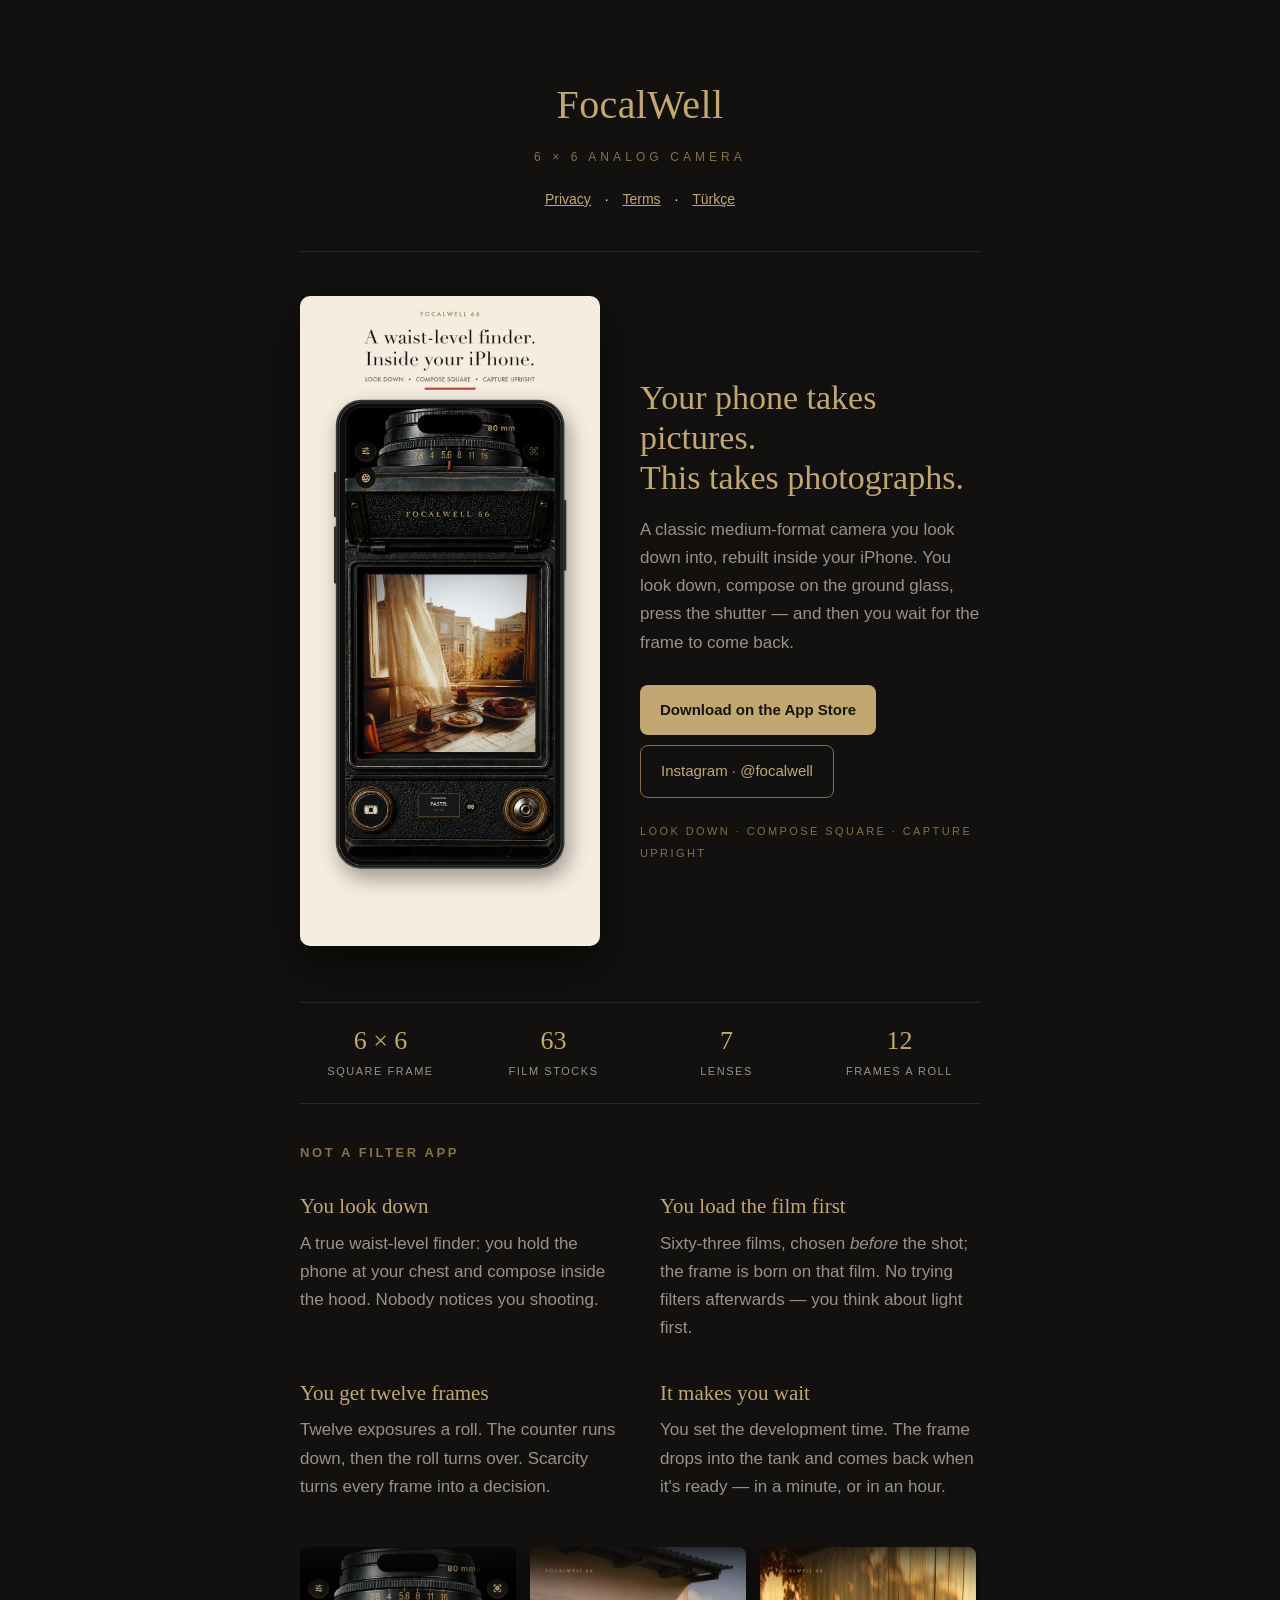
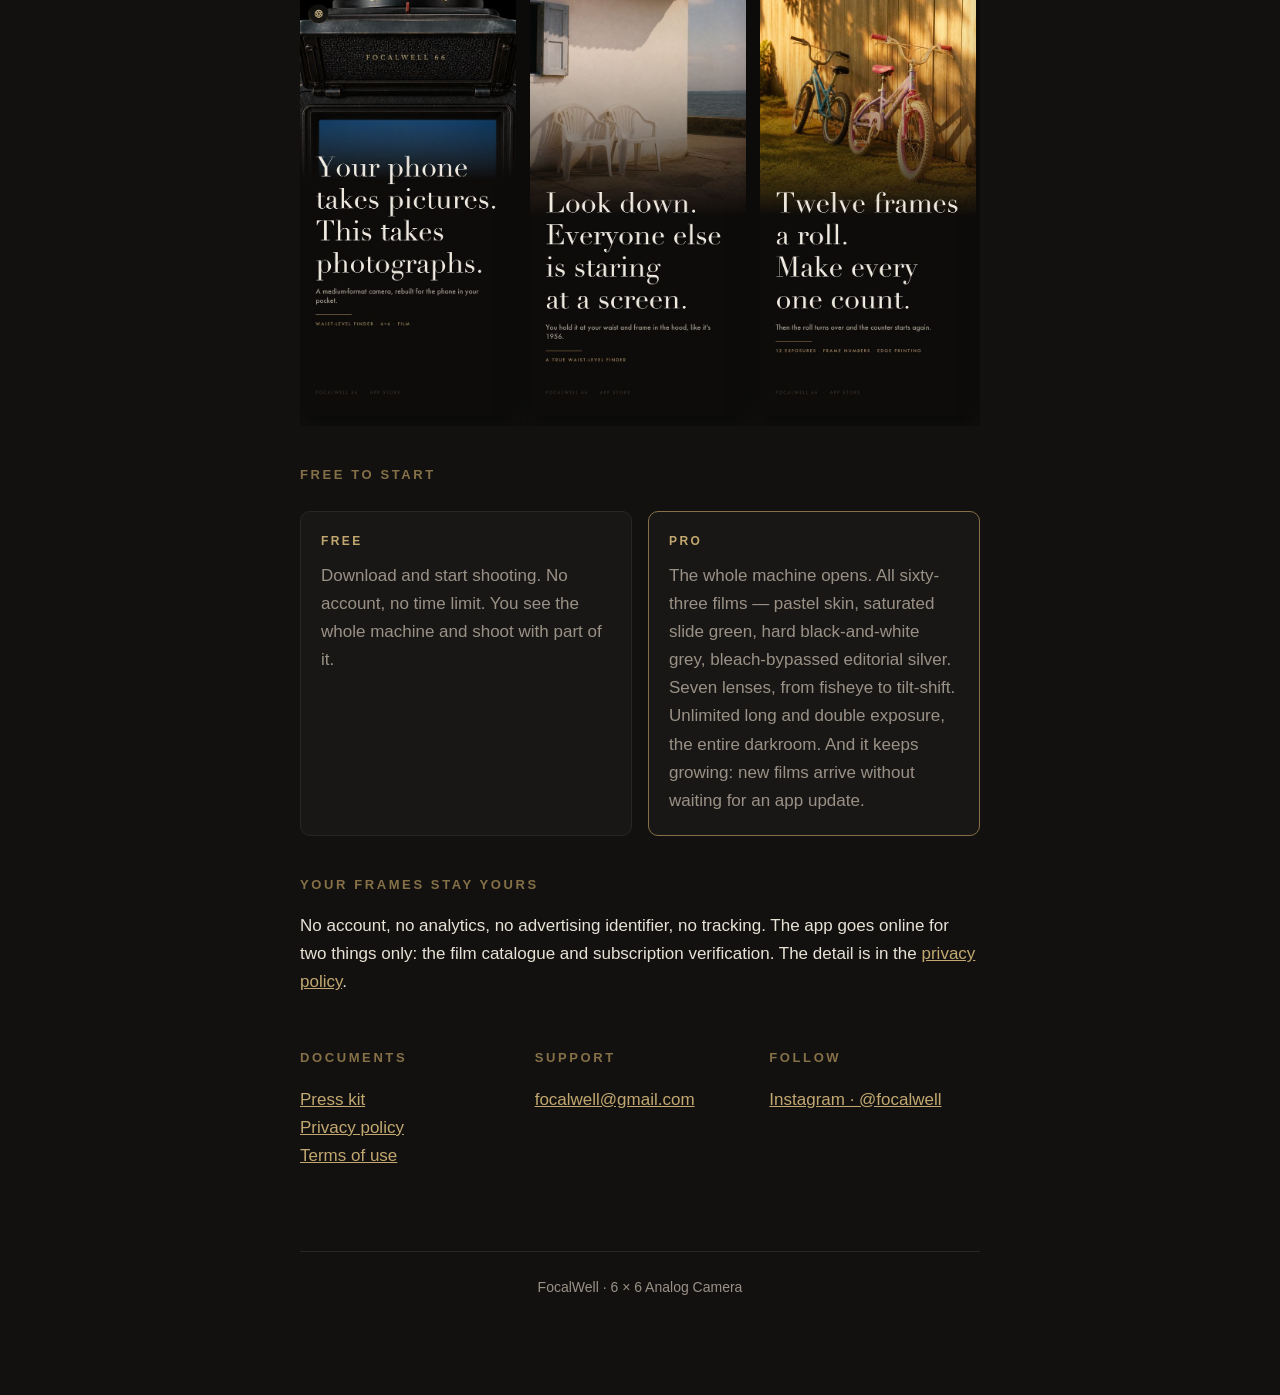
==== commit 2d9d8911: "Sayfalar FocalWell deposundaki Site/ ile eşitlendi" ====
--- a/index.html
+++ b/index.html
@@ -4,7 +4,7 @@
 <meta charset="utf-8">
 <meta name="viewport" content="width=device-width, initial-scale=1">
 <title>FocalWell 66 — Orta format, cebinizde</title>
-<meta name="description" content="Bel hizası vizörü olan bir orta format kamera, iPhone'da. 6×6 kare, 53 film, rulo başına 12 kare ve beklemeye değer bir banyo.">
+<meta name="description" content="Bel hizası vizörü olan bir orta format kamera, iPhone'da. 6×6 kare, 63 film, rulo başına 12 kare ve beklemeye değer bir banyo.">
 <meta property="og:title" content="FocalWell 66">
 <meta property="og:description" content="Telefonun resim çeker. Bu, fotoğraf yapar.">
 <meta property="og:image" content="https://focalwell.github.io/hero-waist-level.jpg">
@@ -61,7 +61,7 @@
 <!-- ——— Sayılar ——— -->
 <ul class="facts">
   <li><b>6 × 6</b><span lang="tr">kare kadraj</span><span lang="en">square frame</span></li>
-  <li><b>53</b><span lang="tr">film</span><span lang="en">film stocks</span></li>
+  <li><b>63</b><span lang="tr">film</span><span lang="en">film stocks</span></li>
   <li><b>7</b><span lang="tr">objektif</span><span lang="en">lenses</span></li>
   <li><b>12</b><span lang="tr">kare / rulo</span><span lang="en">frames a roll</span></li>
 </ul>
@@ -82,9 +82,9 @@
   <div>
     <h3 lang="tr">Filmi önce takarsın</h3>
     <h3 lang="en">You load the film first</h3>
-    <p lang="tr">Elli üç film, çekimden <i>önce</i> seçilir; kare o filmle
+    <p lang="tr">Altmış üç film, çekimden <i>önce</i> seçilir; kare o filmle
       doğar. Sonradan filtre denemek yok — ışığı önceden düşünmek var.</p>
-    <p lang="en">Fifty-three films, chosen <i>before</i> the shot; the frame is
+    <p lang="en">Sixty-three films, chosen <i>before</i> the shot; the frame is
       born on that film. No trying filters afterwards — you think about light first.</p>
   </div>
   <div>
@@ -132,12 +132,12 @@
   </div>
   <div class="tier tier-pro">
     <div class="tier-name">Pro</div>
-    <p lang="tr">Makinenin tamamı açılır. Elli üç filmin hepsi — pastel tenler,
+    <p lang="tr">Makinenin tamamı açılır. Altmış üç filmin hepsi — pastel tenler,
       doygun slayt yeşili, sert siyah-beyaz grisi, ağartması atlanmış editoryal
       gümüş. Yedi cam: balık gözünden kaydırmalıya. Sınırsız uzun pozlama ve çift
       pozlama, karanlık odanın hepsi. Ve durmuyor: yeni filmler güncelleme
       beklemeden makinene iner.</p>
-    <p lang="en">The whole machine opens. All fifty-three films — pastel skin,
+    <p lang="en">The whole machine opens. All sixty-three films — pastel skin,
       saturated slide green, hard black-and-white grey, bleach-bypassed editorial
       silver. Seven lenses, from fisheye to tilt-shift. Unlimited long and double
       exposure, the entire darkroom. And it keeps growing: new films arrive without
